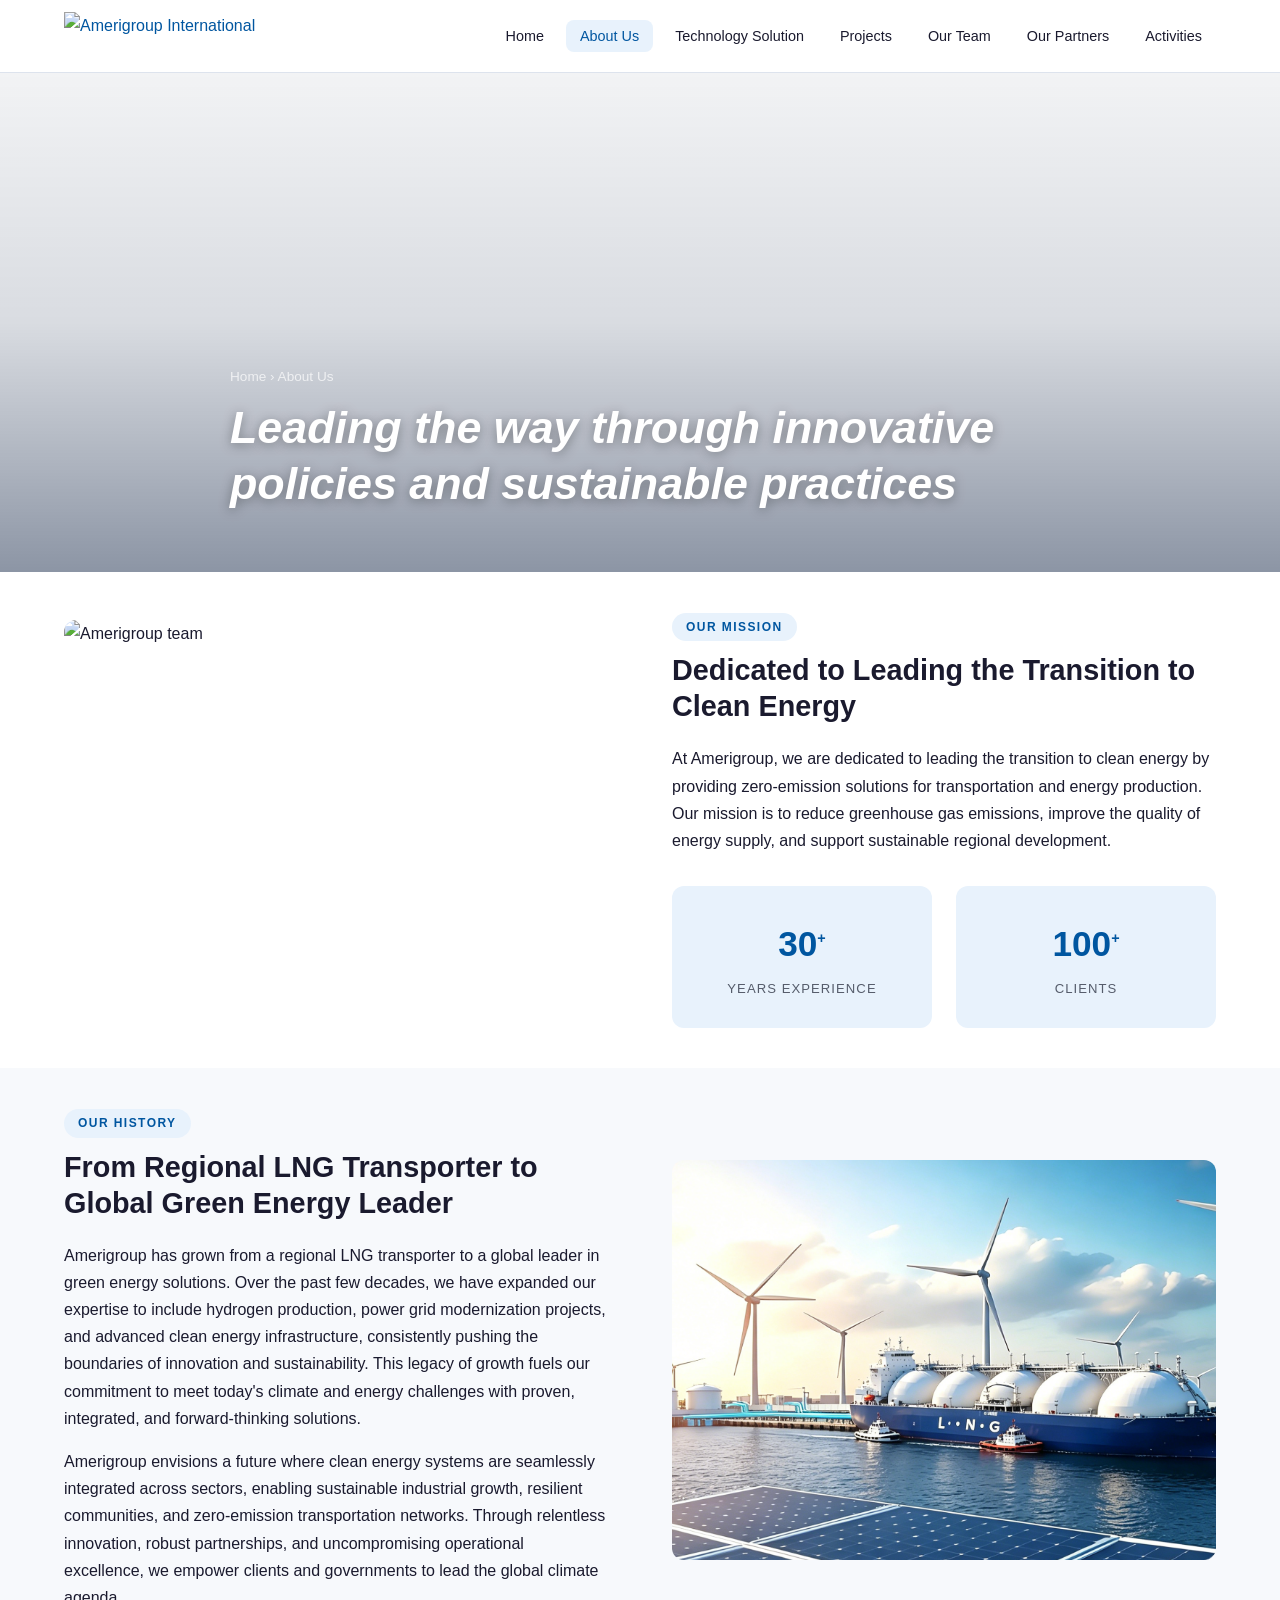
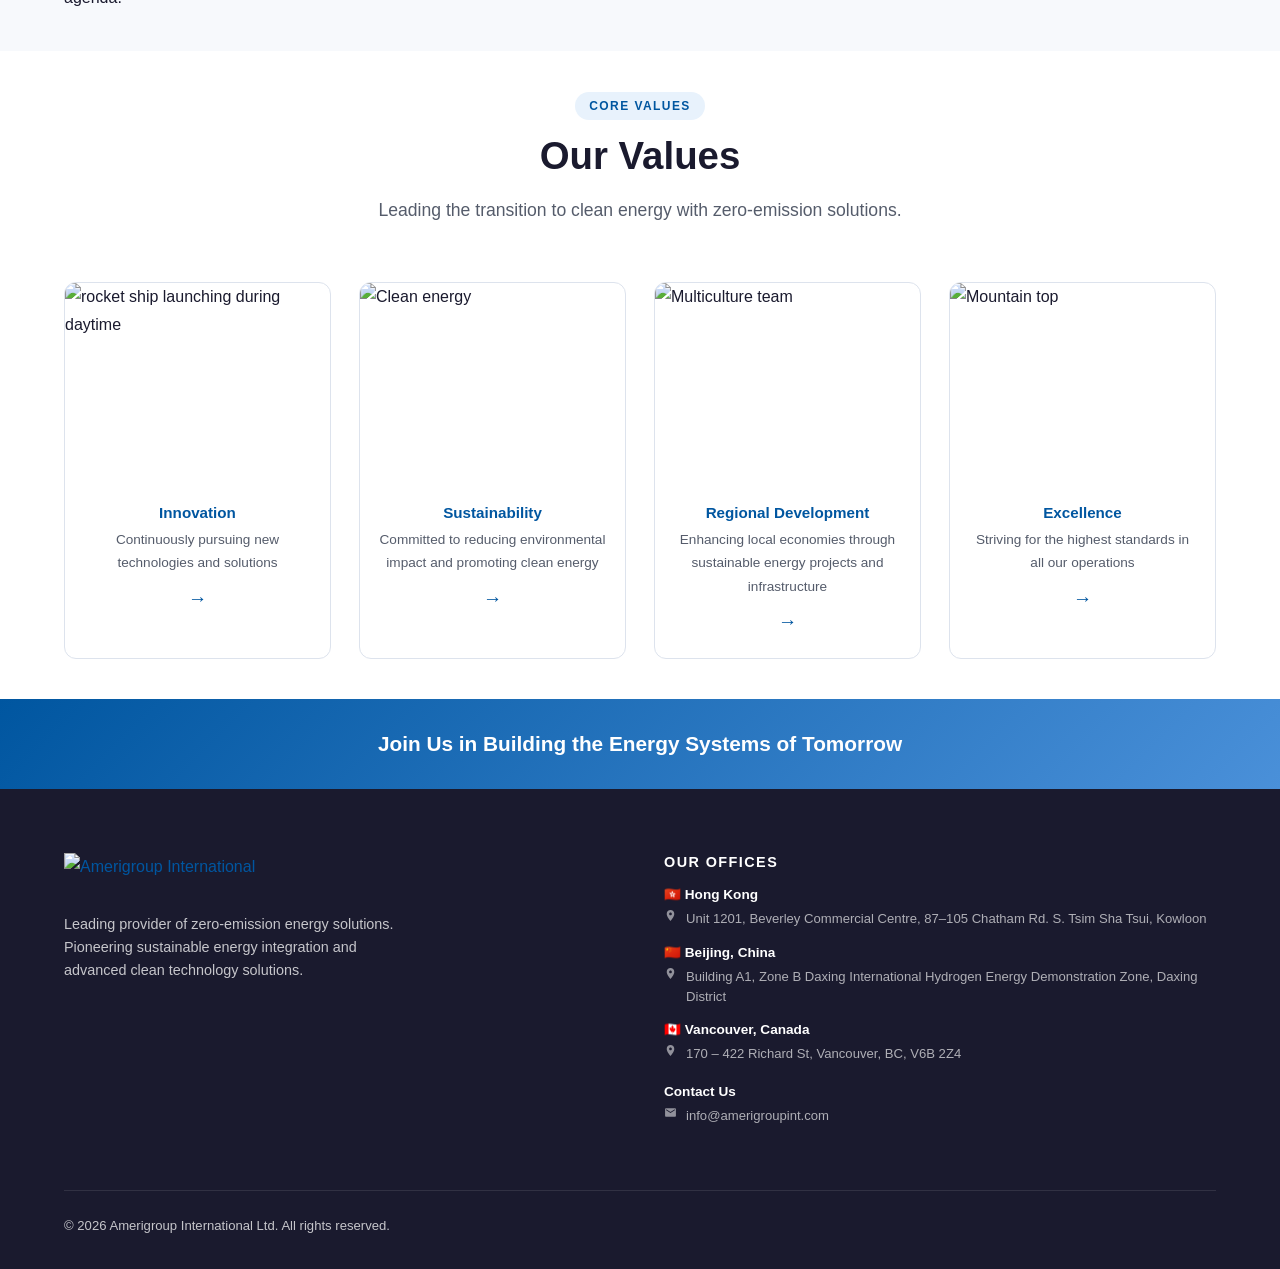
==== about-us.html @ e0f7ec45 "Replace 4K UHD hero videos with 1080p HD on all pages Removes unreliable <source media> approach and" ====
<!DOCTYPE html>
<html lang="en">
<head>
    <meta charset="UTF-8">
    <meta name="viewport" content="width=device-width, initial-scale=1">
    <title>About Us — Amerigroup International</title>
    <link rel="stylesheet" href="style.css">
</head>
<body>

<header id="site-header" role="banner">
    <div class="container">
        <div class="header-inner">
            <a href="index.html" class="site-logo" aria-label="Amerigroup International">
                <img src="https://assets.zyrosite.com/cdn-cgi/image/format=auto,w=768,fit=crop,q=95/ALpeJ1OkE5HqbP9Z/ag-blue-mxB4r60XMEiBQ2EG.jpg" alt="Amerigroup International" height="48">
            </a>
            <nav class="primary-nav" id="primary-nav" role="navigation" aria-label="Primary Menu">
                <ul>
                    <li><a href="index.html">Home</a></li>
                    <li class="current-menu-item"><a href="about-us.html">About Us</a></li>
                    <li><a href="technology-solution.html">Technology Solution</a></li>
                    <li><a href="projects.html">Projects</a></li>
                    <li><a href="our-team.html">Our Team</a></li>
                    <li><a href="our-partners.html">Our Partners</a></li>
                    <li><a href="activities.html">Activities</a></li>

                    
                </ul>
            </nav>
            <button class="nav-toggle" id="nav-toggle" aria-controls="primary-nav" aria-expanded="false" aria-label="Toggle navigation">
                <span></span><span></span><span></span>
            </button>
        </div>
    </div>
</header>

<!-- HERO VIDEO -->
<section class="page-hero">
    <div class="page-hero-video">
        <div class="page-hero-fallback" style="background-image:url('https://images.pexels.com/videos/5756264/australia-beach-broken-head-coast-5756264.jpeg?auto=compress&cs=tinysrgb&fit=crop&h=1200&w=1920');"></div>
        <video autoplay muted loop playsinline
               poster="https://images.pexels.com/videos/5756264/australia-beach-broken-head-coast-5756264.jpeg?auto=compress&cs=tinysrgb&fit=crop&h=1200&w=1920">
            <source src="https://videos.pexels.com/video-files/5756264/5756264-hd_1920_1080_30fps.mp4" type="video/mp4">
        </video>
    </div>
    <div class="page-hero-overlay"></div>
    <div class="container">
        <div class="page-hero-content">
            <p class="breadcrumb"><a href="index.html">Home</a> &rsaquo; About Us</p>
            <h1><strong>Leading the way through innovative policies and sustainable practices</strong></h1>
        </div>
    </div>
</section>

<!-- LOGO STRIP -->

<!-- MISSION -->
<section class="section" style="padding:40px 0;">
    <div class="container">
        <div class="about-split">
            <div class="about-split-img">
                <img src="https://assets.zyrosite.com/cdn-cgi/image/format=auto,w=768,h=538,fit=crop/ALpeJ1OkE5HqbP9Z/multiculture-2-AQEpwgjRPZUvv6Gk.jpg"
                     alt="Amerigroup team" loading="lazy">
            </div>
            <div class="about-split-body">
                <span class="section-label">Our Mission</span>
                <h2>Dedicated to Leading the Transition to Clean Energy</h2>
                <p>At Amerigroup, we are dedicated to leading the transition to clean energy by providing zero-emission solutions for transportation and energy production. Our mission is to reduce greenhouse gas emissions, improve the quality of energy supply, and support sustainable regional development.</p>
                <div style="display:grid;grid-template-columns:1fr 1fr;gap:24px;margin-top:32px;">
                    <div style="text-align:center;background:var(--ag-blue-light);padding:28px 20px;border-radius:12px;">
                        <div style="font-size:2.2rem;font-weight:800;color:var(--ag-blue);">30<sup style="font-size:.9rem;">+</sup></div>
                        <div style="font-size:.82rem;color:var(--ag-muted);text-transform:uppercase;letter-spacing:.08em;margin-top:4px;">Years Experience</div>
                    </div>
                    <div style="text-align:center;background:var(--ag-blue-light);padding:28px 20px;border-radius:12px;">
                        <div style="font-size:2.2rem;font-weight:800;color:var(--ag-blue);">100<sup style="font-size:.9rem;">+</sup></div>
                        <div style="font-size:.82rem;color:var(--ag-muted);text-transform:uppercase;letter-spacing:.08em;margin-top:4px;">Clients</div>
                    </div>
                </div>
            </div>
        </div>
    </div>
</section>

<!-- HISTORY -->
<section class="section section-alt" style="padding:40px 0;">
    <div class="container">
        <div class="about-split about-split-history">
            <div class="about-split-body">
                <span class="section-label">Our History</span>
                <h2>From Regional LNG Transporter to Global Green Energy Leader</h2>
                <p>Amerigroup has grown from a regional LNG transporter to a global leader in green energy solutions. Over the past few decades, we have expanded our expertise to include hydrogen production, power grid modernization projects, and advanced clean energy infrastructure, consistently pushing the boundaries of innovation and sustainability. This legacy of growth fuels our commitment to meet today's climate and energy challenges with proven, integrated, and forward-thinking solutions.</p>
                <p style="margin-top:16px;">Amerigroup envisions a future where clean energy systems are seamlessly integrated across sectors, enabling sustainable industrial growth, resilient communities, and zero-emission transportation networks. Through relentless innovation, robust partnerships, and uncompromising operational excellence, we empower clients and governments to lead the global climate agenda.</p>
            </div>
            <div class="about-split-img">
                <img src="Website%20Photos/LNG%20Vessel%20Photos/LNG%20solar%20wind.png"
                     alt="LNG Solar Wind" loading="lazy">
            </div>
        </div>
    </div>
</section>

<!-- VALUES -->
<section class="section" style="padding:40px 0;">
    <div class="container">
        <div class="text-center" style="margin-bottom:56px;">
            <span class="section-label">Core Values</span>
            <h2 class="section-title">Our Values</h2>
            <p class="section-lead">Leading the transition to clean energy with zero-emission solutions.</p>
        </div>
        <div class="values-grid">
            <div class="value-card-photo">
                <div class="value-card-photo-img">
                    <img src="https://images.unsplash.com/photo-1541185933-ef5d8ed016c2?auto=format&fit=crop&w=503&h=360" alt="rocket ship launching during daytime" loading="lazy">
                </div>
                <div class="value-card-photo-body">
                    <h3>Innovation</h3>
                    <p>Continuously pursuing new technologies and solutions</p>
                    <div style="font-size:1.2rem;margin-top:8px;color:var(--ag-blue);">→</div>
                </div>
            </div>
            <div class="value-card-photo">
                <div class="value-card-photo-img">
                    <img src="https://assets.zyrosite.com/cdn-cgi/image/format=auto,w=768,h=550,fit=crop/ALpeJ1OkE5HqbP9Z/clean-energy-2-A0xV6DjeVJf1gxyv.jpg" alt="Clean energy" loading="lazy">
                </div>
                <div class="value-card-photo-body">
                    <h3>Sustainability</h3>
                    <p>Committed to reducing environmental impact and promoting clean energy</p>
                    <div style="font-size:1.2rem;margin-top:8px;color:var(--ag-blue);">→</div>
                </div>
            </div>
            <div class="value-card-photo">
                <div class="value-card-photo-img">
                    <img src="https://assets.zyrosite.com/cdn-cgi/image/format=auto,w=768,h=550,fit=crop/ALpeJ1OkE5HqbP9Z/multiculture-A1aJWMl2ROh5WwRb.jpg" alt="Multiculture team" loading="lazy">
                </div>
                <div class="value-card-photo-body">
                    <h3>Regional Development</h3>
                    <p>Enhancing local economies through sustainable energy projects and infrastructure</p>
                    <div style="font-size:1.2rem;margin-top:8px;color:var(--ag-blue);">→</div>
                </div>
            </div>
            <div class="value-card-photo">
                <div class="value-card-photo-img">
                    <img src="https://assets.zyrosite.com/cdn-cgi/image/format=auto,w=768,h=550,fit=crop/ALpeJ1OkE5HqbP9Z/mountain-top-dWxboR07E3HBev7b.jpg" alt="Mountain top" loading="lazy">
                </div>
                <div class="value-card-photo-body">
                    <h3>Excellence</h3>
                    <p>Striving for the highest standards in all our operations</p>
                    <div style="font-size:1.2rem;margin-top:8px;color:var(--ag-blue);">→</div>
                </div>
            </div>
        </div>
    </div>
</section>

<!-- CONTACT CTA -->
<section class="cta-section" id="contact" style="padding:32px 0;">
    <div class="container">
        <h2 style="font-size:1.3rem;margin:0;">Join Us in Building the Energy Systems of Tomorrow</h2>
    </div>
</section>

<footer id="site-footer" role="contentinfo">
    <div class="container">
        <div class="footer-grid">
            <div class="footer-brand">
                <div class="footer-logo">
                    <a href="index.html">
                        <img src="https://assets.zyrosite.com/cdn-cgi/image/format=auto,w=375,h=69,fit=crop/ALpeJ1OkE5HqbP9Z/ag-blue-mxB4r60XMEiBQ2EG.jpg" alt="Amerigroup International" height="44">
                    </a>
                </div>
                <p class="footer-tagline">Leading provider of zero-emission energy solutions.<br>Pioneering sustainable energy integration and<br>advanced clean technology solutions.</p>
            </div>
            <div class="footer-col">
                <h4>Our Offices</h4>
                <div class="footer-office">
                    <h5>🇭🇰 Hong Kong</h5>
                    <p><a href="https://www.google.com/maps/search/?api=1&query=Unit+1201+Beverley+Commercial+Centre+87-105+Chatham+Rd+Tsim+Sha+Tsui+Kowloon+Hong+Kong" target="_blank" rel="noopener" class="footer-map-link"><svg xmlns="http://www.w3.org/2000/svg" width="13" height="13" viewBox="0 0 24 24" fill="currentColor" style="vertical-align:middle;margin-right:5px;flex-shrink:0;opacity:.8;"><path d="M12 2C8.13 2 5 5.13 5 9c0 5.25 7 13 7 13s7-7.75 7-13c0-3.87-3.13-7-7-7zm0 9.5c-1.38 0-2.5-1.12-2.5-2.5s1.12-2.5 2.5-2.5 2.5 1.12 2.5 2.5-1.12 2.5-2.5 2.5z"/></svg>Unit 1201, Beverley Commercial Centre, 87–105 Chatham Rd. S. Tsim Sha Tsui, Kowloon</a></p>
                </div>
                <div class="footer-office">
                    <h5>🇨🇳 Beijing, China</h5>
                    <p><a href="https://www.google.com/maps/search/?api=1&query=Building+A1+Zone+B+Daxing+International+Hydrogen+Energy+Demonstration+Zone+Daxing+District+Beijing+China" target="_blank" rel="noopener" class="footer-map-link"><svg xmlns="http://www.w3.org/2000/svg" width="13" height="13" viewBox="0 0 24 24" fill="currentColor" style="vertical-align:middle;margin-right:5px;flex-shrink:0;opacity:.8;"><path d="M12 2C8.13 2 5 5.13 5 9c0 5.25 7 13 7 13s7-7.75 7-13c0-3.87-3.13-7-7-7zm0 9.5c-1.38 0-2.5-1.12-2.5-2.5s1.12-2.5 2.5-2.5 2.5 1.12 2.5 2.5-1.12 2.5-2.5 2.5z"/></svg>Building A1, Zone B Daxing International Hydrogen Energy Demonstration Zone, Daxing District</a></p>
                </div>
                <div class="footer-office">
                    <h5>🇨🇦 Vancouver, Canada</h5>
                    <p><a href="https://www.google.com/maps/search/?api=1&query=170+422+Richard+St+Vancouver+BC+V6B+2Z4" target="_blank" rel="noopener" class="footer-map-link"><svg xmlns="http://www.w3.org/2000/svg" width="13" height="13" viewBox="0 0 24 24" fill="currentColor" style="vertical-align:middle;margin-right:5px;flex-shrink:0;opacity:.8;"><path d="M12 2C8.13 2 5 5.13 5 9c0 5.25 7 13 7 13s7-7.75 7-13c0-3.87-3.13-7-7-7zm0 9.5c-1.38 0-2.5-1.12-2.5-2.5s1.12-2.5 2.5-2.5 2.5 1.12 2.5 2.5-1.12 2.5-2.5 2.5z"/></svg>170 – 422 Richard St, Vancouver, BC, V6B 2Z4</a></p>
                </div>
                            <div class="footer-office" style="margin-top:20px;">
                    <h5>Contact Us</h5>
                    <p><a href="mailto:info@amerigroupint.com" class="footer-map-link"><svg xmlns="http://www.w3.org/2000/svg" width="13" height="13" viewBox="0 0 24 24" fill="currentColor" style="vertical-align:middle;margin-right:5px;flex-shrink:0;opacity:.8;"><path d="M20 4H4c-1.1 0-2 .9-2 2v12c0 1.1.9 2 2 2h16c1.1 0 2-.9 2-2V6c0-1.1-.9-2-2-2zm0 4l-8 5-8-5V6l8 5 8-5v2z"/></svg>info@amerigroupint.com</a></p>
                </div>
            </div>
        </div>
        <div class="footer-bottom">
            <p>
                &copy; 2026 Amerigroup International Ltd. <span class="footer-rights">All rights reserved.</span>
            </p>
        </div>
    </div>
</footer>

<script src="main.js"></script>
</body>
</html>
---- style.css ----
/*
Theme Name:   Amerigroup International
Theme URI:    https://www.amerigroupint.net
Author:       Amerigroup International
Author URI:   https://www.amerigroupint.net
Description:  Official WordPress theme for Amerigroup International —
              Leading Provider of Zero-Emission Energy Solutions in USA and Mexico.
              All content, copy, imagery, branding, and assets are the exclusive
              intellectual property of Amerigroup International and were sourced
              directly from https://www.amerigroupint.net.
Version:      2.0.0
Requires at least: 6.0
Tested up to: 6.5
Requires PHP: 8.0
License:      Proprietary — All Rights Reserved
License URI:  https://www.amerigroupint.net
Text Domain:  amerigroup
Tags:         clean-energy, corporate, business, custom-menu, custom-logo, featured-images

================================================================================
COPYRIGHT NOTICE
================================================================================
Copyright (c) 2023–2025 Amerigroup International. All rights reserved.

Owner    : Amerigroup International
Website  : https://www.amerigroupint.net
Offices  : Unit 1201, Beverley Commercial Centre, 87-105 Chatham Rd. S.,
           Tsim Sha Tsui, Kowloon, Hong Kong |
           Building A1, Zone B, Daxing International Hydrogen Energy
           Demonstration Zone, Daxing District, Beijing, China |
           170-422 Richard St, Vancouver, BC, V6B 2Z4, Canada

--------------------------------------------------------------------------------
SOURCE ATTRIBUTION
--------------------------------------------------------------------------------
All text content, imagery, branding, logos, team biographies, partner
information, company history, product descriptions, and strategic content
contained in this WordPress theme were sourced exclusively from the original
Amerigroup International website: https://www.amerigroupint.net

This theme was produced by mirroring and converting the above website into a
WordPress-compatible theme structure. No content has been altered, invented,
or fabricated. All proprietary copy, trade names, and visual assets remain
the exclusive intellectual property of Amerigroup International.

--------------------------------------------------------------------------------
LICENSE
--------------------------------------------------------------------------------
PROPRIETARY AND CONFIDENTIAL. This theme and all associated files may only
be installed and operated on Amerigroup International's own WordPress instance.
Redistribution, resale, sublicensing, or use by any third party is strictly
prohibited without express written permission from Amerigroup International.

--------------------------------------------------------------------------------
THIRD-PARTY ASSETS (used under their respective open licenses)
--------------------------------------------------------------------------------
Videos  : Pexels (pexels.com)         — Pexels License (free for commercial use)
Photos  : Unsplash (unsplash.com)     — Unsplash License (free for commercial use)
Fonts   : Inter via Google Fonts      — SIL Open Font License 1.1
Partner & team logos are the registered trademarks of their respective
organisations and are displayed solely to reflect prior professional
associations of Amerigroup International team members.
================================================================================
*/

/* =============================================
   RESET & BASE
   ============================================= */
*, *::before, *::after { box-sizing: border-box; margin: 0; padding: 0; }

:root {
  --ag-blue:       #0056A0;
  --ag-blue-dark:  #003d73;
  --ag-blue-light: #e8f2fc;
  --ag-green:      #2ecc71;
  --ag-text:       #1a1a2e;
  --ag-muted:      #555c6b;
  --ag-white:      #ffffff;
  --ag-offwhite:   #f7f9fc;
  --ag-border:     #dde3ed;
  --ag-radius:     8px;
  --ag-shadow:     0 4px 24px rgba(0,0,0,.10);
  --ag-hero-overlay: rgba(0,30,70,.28);
  --ag-font-sans:  'Inter', 'Segoe UI', Arial, sans-serif;
  --ag-max-w:      1200px;
  --ag-transition: .3s ease;
}

html { scroll-behavior: smooth; }

body {
  font-family: var(--ag-font-sans);
  color: var(--ag-text);
  background: var(--ag-white);
  font-size: 16px;
  line-height: 1.7;
}

img { max-width: 100%; height: auto; display: block; }
a  { color: var(--ag-blue); text-decoration: none; transition: color var(--ag-transition); }
a:hover { color: var(--ag-blue-dark); }

h1,h2,h3,h4,h5,h6 {
  font-weight: 700;
  line-height: 1.25;
  color: var(--ag-text);
}

.container {
  max-width: var(--ag-max-w);
  margin: 0 auto;
  padding: 0 24px;
}

/* =============================================
   TYPOGRAPHY UTILITIES
   ============================================= */
.section-label {
  display: inline-block;
  font-size: .75rem;
  font-weight: 700;
  letter-spacing: .12em;
  text-transform: uppercase;
  color: var(--ag-blue);
  background: var(--ag-blue-light);
  padding: 4px 14px;
  border-radius: 20px;
  margin-bottom: 12px;
}
.section-title  { font-size: clamp(1.6rem, 3vw, 2.4rem); margin-bottom: 16px; }
.section-lead   { font-size: 1.1rem; color: var(--ag-muted); max-width: 680px; }
.text-center    { text-align: center; }
.text-center .section-lead { margin: 0 auto; }

/* =============================================
   HEADER / NAV
   ============================================= */
#site-header {
  position: fixed;
  top: 0; left: 0; right: 0;
  z-index: 1000;
  background: rgba(255,255,255,.97);
  backdrop-filter: blur(8px);
  border-bottom: 1px solid var(--ag-border);
  transition: box-shadow var(--ag-transition);
}
#site-header.scrolled { box-shadow: var(--ag-shadow); }

.header-inner {
  display: flex;
  align-items: center;
  justify-content: space-between;
  height: 72px;
}

.site-logo img { height: 48px; width: auto; }

.primary-nav ul {
  display: flex;
  gap: 8px;
  list-style: none;
}

.primary-nav a {
  font-size: .9rem;
  font-weight: 500;
  color: var(--ag-text);
  padding: 8px 14px;
  border-radius: var(--ag-radius);
  transition: background var(--ag-transition), color var(--ag-transition);
}
.primary-nav a:hover,
.primary-nav .current-menu-item > a {
  background: var(--ag-blue-light);
  color: var(--ag-blue);
}

.nav-toggle {
  display: none;
  background: none;
  border: none;
  cursor: pointer;
  padding: 8px;
}
.nav-toggle span {
  display: block; width: 24px; height: 2px;
  background: var(--ag-text);
  margin: 5px 0;
  transition: all var(--ag-transition);
}

/* =============================================
   HERO / VIDEO BANNER
   ============================================= */
.hero {
  position: relative;
  min-height: 100vh;
  display: flex;
  align-items: center;
  overflow: hidden;
}
.hero-video-wrap {
  position: absolute;
  inset: 0;
  z-index: 0;
}
.hero-video-wrap video,
.hero-video-wrap .hero-fallback {
  width: 100%; height: 100%;
  object-fit: cover;
  transform: translateZ(0);
  -webkit-transform: translateZ(0);
  backface-visibility: hidden;
  -webkit-backface-visibility: hidden;
  will-change: transform;
}
.hero-overlay {
  position: absolute;
  inset: 0;
  background: var(--ag-hero-overlay);
  z-index: 1;
}
.hero-content {
  position: relative;
  z-index: 2;
  color: var(--ag-white);
  max-width: 820px;
  padding-top: 80px;
}
.hero-tag {
  display: inline-block;
  font-size: .78rem;
  font-weight: 700;
  letter-spacing: .15em;
  text-transform: uppercase;
  color: var(--ag-green);
  margin-bottom: 18px;
}
.hero-content h1 {
  font-size: clamp(2rem, 5vw, 3.4rem);
  color: var(--ag-white);
  margin-bottom: 22px;
  font-style: italic;
}
.hero-content p {
  font-size: 1.1rem;
  opacity: .88;
  margin-bottom: 36px;
  max-width: 640px;
}
.btn {
  display: inline-flex;
  align-items: center;
  gap: 8px;
  padding: 14px 28px;
  border-radius: var(--ag-radius);
  font-weight: 600;
  font-size: .95rem;
  cursor: pointer;
  transition: all var(--ag-transition);
  border: 2px solid transparent;
}
.btn-primary {
  background: var(--ag-blue);
  color: var(--ag-white);
  border-color: var(--ag-blue);
}
.btn-primary:hover {
  background: var(--ag-blue-dark);
  border-color: var(--ag-blue-dark);
  color: var(--ag-white);
}
.btn-outline {
  background: transparent;
  color: var(--ag-white);
  border-color: rgba(255,255,255,.6);
}
.btn-outline:hover {
  background: rgba(255,255,255,.12);
  border-color: var(--ag-white);
  color: var(--ag-white);
}
.btn-group { display: flex; flex-wrap: wrap; gap: 14px; }

/* =============================================
   PAGE HERO (inner pages) — video background
   ============================================= */
.page-hero {
  position: relative;
  height: 500px;
  display: flex;
  align-items: flex-end;
  overflow: hidden;
  margin-top: 72px;
}

/* Video layer */
.page-hero-video {
  position: absolute;
  inset: 0;
  z-index: 0;
}
.page-hero-video video {
  width: 100%;
  height: 100%;
  object-fit: cover;
  display: block;
  transform: translateZ(0);
  -webkit-transform: translateZ(0);
  backface-visibility: hidden;
  -webkit-backface-visibility: hidden;
  will-change: transform;
}

/* Fallback image when video not loaded */
.page-hero-video .page-hero-fallback {
  position: absolute;
  inset: 0;
  background-size: cover;
  background-position: center;
  z-index: -1;
}

/* Dark gradient overlay */
.page-hero-overlay {
  position: absolute;
  inset: 0;
  background: linear-gradient(
    to top,
    rgba(0, 20, 55, 0.45) 0%,
    rgba(0, 20, 55, 0.15) 50%,
    rgba(0, 20, 55, 0.05) 100%
  );
  z-index: 1;
}

.page-hero-content {
  position: relative;
  z-index: 2;
  color: var(--ag-white);
  padding-bottom: 60px;
  max-width: 820px;
}
.page-hero-content h1 {
  font-size: clamp(1.8rem, 4vw, 2.8rem);
  color: var(--ag-white);
  font-style: italic;
  line-height: 1.25;
  text-shadow: 0 2px 12px rgba(0,0,0,.35);
}
.page-hero-content .page-hero-sub {
  font-size: 1.05rem;
  opacity: .88;
  margin-top: 12px;
  text-shadow: 0 1px 6px rgba(0,0,0,.3);
}
.breadcrumb { font-size: .85rem; opacity: .7; margin-bottom: 12px; }
.breadcrumb a { color: var(--ag-white); }
.breadcrumb a:hover { opacity: 1; }

@media (max-width: 768px) {
  .page-hero { height: 360px; }
  .page-hero-content { padding-bottom: 40px; }
}

/* =============================================
   SECTIONS
   ============================================= */
.section { padding: 96px 0; }
.section-sm { padding: 64px 0; }
.section-alt { background: var(--ag-offwhite); }

/* =============================================
   STATS BAR
   ============================================= */
.stats-bar {
  background: var(--ag-blue);
  color: var(--ag-white);
  padding: 40px 0;
}
.stats-grid {
  display: grid;
  grid-template-columns: repeat(auto-fit, minmax(180px, 1fr));
  gap: 24px;
  text-align: center;
}
.stat-number {
  font-size: 2.6rem;
  font-weight: 800;
  line-height: 1;
  margin-bottom: 6px;
}
.stat-label { font-size: .9rem; opacity: .8; text-transform: uppercase; letter-spacing: .08em; }

/* =============================================
   SERVICES GRID
   ============================================= */
.services-grid {
  display: grid;
  grid-template-columns: repeat(auto-fit, minmax(260px, 1fr));
  gap: 28px;
}
.service-card {
  background: var(--ag-white);
  border: 1px solid var(--ag-border);
  border-radius: 12px;
  padding: 32px 28px;
  transition: box-shadow var(--ag-transition), transform var(--ag-transition);
}
.service-card:hover {
  box-shadow: var(--ag-shadow);
  transform: translateY(-4px);
}
.service-icon {
  width: 52px; height: 52px;
  border-radius: 12px;
  background: var(--ag-blue-light);
  display: flex; align-items: center; justify-content: center;
  margin-bottom: 18px;
  font-size: 1.4rem;
}
.service-card h3 { font-size: 1rem; margin-bottom: 10px; }
.service-card p  { font-size: .9rem; color: var(--ag-muted); }

/* =============================================
   TECH SOLUTION LAYOUT
   ============================================= */
.tech-item {
  display: grid;
  grid-template-columns: 1fr 1fr;
  gap: 56px;
  align-items: center;
  padding: 64px 0;
  border-bottom: 1px solid var(--ag-border);
}
.tech-item:last-child { border-bottom: none; }
.tech-item.reverse { direction: rtl; }
.tech-item.reverse > * { direction: ltr; }
.tech-item-img { border-radius: 12px; overflow: hidden; }
.tech-item-img img,
.tech-item-img video { width: 100%; height: 340px; object-fit: cover; display: block; }
.tech-item-body h2 { font-size: 1.5rem; margin-bottom: 16px; color: var(--ag-blue); }
.tech-item-body p  { color: var(--ag-muted); }
.ts-section { background: #edf2fc; padding: 40px 0; }
.ts-row {
  display: grid;
  grid-template-columns: 1fr 1fr;
  gap: 40px;
  background: #e8eef8;
  padding: 28px 32px;
  margin-bottom: 14px;
  border-radius: 8px;
  align-items: start;
}
.ts-img img { width: 100%; height: 400px; object-fit: cover; border-radius: 6px; display: block; }
.ts-zoom { border-radius: 6px; position: relative; z-index: 1; transition: box-shadow .25s ease, transform .25s ease; }
.ts-zoom:hover { box-shadow: 0 8px 32px rgba(0,0,0,.18); transform: scale(1.5); z-index: 10; }
.ts-body h3 { font-weight: 700; font-size: 1rem; margin: 0 0 8px; color: var(--ag-text); }
.ts-body h3 ~ h3 { margin-top: 20px; }
.ts-body p { font-size: 1rem; color: var(--ag-muted); line-height: 1.7; margin: 0; }
@media (max-width: 1024px) { .ts-row { grid-template-columns: 1fr; } }
@media (max-width: 768px) { .ts-row { padding: 24px 0; } }

/* =============================================
   PROJECTS
   ============================================= */
.projects-grid {
  display: grid;
  grid-template-columns: repeat(auto-fit, minmax(320px, 1fr));
  gap: 32px;
}
.project-card {
  border-radius: 12px;
  overflow: hidden;
  border: 1px solid var(--ag-border);
  background: var(--ag-white);
  transition: box-shadow var(--ag-transition);
}
.project-card:hover { box-shadow: var(--ag-shadow); }
.project-card-img { height: 220px; overflow: hidden; }
.project-card-img img { width: 100%; height: 100%; object-fit: cover; transition: transform .5s ease; }
.project-card:hover .project-card-img img { transform: scale(1.04); }
.project-card-body { padding: 28px; }
.project-tag {
  font-size: .75rem; font-weight: 700;
  color: var(--ag-blue); text-transform: uppercase;
  letter-spacing: .1em; margin-bottom: 10px;
}
.project-card-body h3 { font-size: 1.15rem; margin-bottom: 12px; }
.project-card-body p  { font-size: .9rem; color: var(--ag-muted); }

/* =============================================
   TEAM
   ============================================= */
.team-grid {
  display: grid;
  grid-template-columns: repeat(auto-fill, minmax(260px, 1fr));
  gap: 32px;
}
.team-card {
  background: var(--ag-white);
  border: 1px solid var(--ag-border);
  border-radius: 12px;
  overflow: hidden;
  text-align: center;
  transition: box-shadow var(--ag-transition);
}
.team-card:hover { box-shadow: var(--ag-shadow); }
.team-card-photo { height: 260px; overflow: hidden; }
.team-card-photo img { width: 100%; height: 100%; object-fit: cover; object-position: top; }
.team-card-body { padding: 24px 20px; }
.team-card-body h3 { font-size: 1rem; margin-bottom: 4px; }
.team-title { font-size: .82rem; color: var(--ag-blue); font-weight: 600; margin-bottom: 12px; }
.team-card-body p { font-size: .85rem; color: var(--ag-muted); line-height: 1.6; }

/* =============================================
   PARTNERS
   ============================================= */
.partners-intro { margin-bottom: 48px; }
.partners-grid {
  display: grid;
  grid-template-columns: repeat(auto-fill, minmax(160px, 1fr));
  gap: 20px;
}
.partner-logo {
  background: var(--ag-white);
  border: 1px solid var(--ag-border);
  border-radius: 8px;
  padding: 20px 16px;
  display: flex;
  align-items: center;
  justify-content: center;
  min-height: 90px;
  transition: box-shadow var(--ag-transition), transform .25s ease;
  position: relative;
  z-index: 1;
}
.partner-logo:hover { box-shadow: 0 8px 32px rgba(0,0,0,.18); transform: scale(1.5); z-index: 10; }
.partner-logo img { max-height: 50px; width: auto; object-fit: contain; filter: grayscale(60%); transition: filter var(--ag-transition); }
.partner-logo:hover img { filter: grayscale(0%); }
.partners-disclaimer { margin-top: 40px; font-size: .85rem; color: var(--ag-muted); font-style: italic; }

/* =============================================
   VALUES GRID (About page)
   ============================================= */
.values-grid {
  display: grid;
  grid-template-columns: repeat(auto-fit, minmax(220px, 1fr));
  gap: 28px;
}
.value-card {
  background: var(--ag-white);
  border: 1px solid var(--ag-border);
  border-radius: 12px;
  padding: 32px 24px;
  text-align: center;
  transition: box-shadow var(--ag-transition);
}
.value-card:hover { box-shadow: var(--ag-shadow); }
.value-icon { font-size: 2rem; margin-bottom: 16px; }
.value-card h3 { font-size: 1rem; color: var(--ag-blue); margin-bottom: 10px; }
.value-card p  { font-size: .88rem; color: var(--ag-muted); }

/* =============================================
   ABOUT TWO-COLUMN SECTIONS
   ============================================= */
.about-split {
  display: grid;
  grid-template-columns: 1fr 1fr;
  gap: 64px;
  align-items: center;
}
.about-split-img { border-radius: 12px; overflow: hidden; }
.about-split-img img { width: 100%; height: 400px; object-fit: cover; }
.about-split-body h2 { font-size: 1.8rem; margin-bottom: 20px; }

/* =============================================
   STRATEGY LIST
   ============================================= */
.strategy-list {
  list-style: none;
  display: flex;
  flex-direction: column;
  gap: 16px;
}
.strategy-list li {
  display: flex;
  gap: 16px;
  align-items: flex-start;
  background: var(--ag-offwhite);
  padding: 18px 20px;
  border-radius: var(--ag-radius);
  border-left: 4px solid var(--ag-blue);
}
.strategy-list li::before {
  content: '→';
  color: var(--ag-blue);
  font-weight: 700;
  flex-shrink: 0;
  margin-top: 2px;
}

/* =============================================
   CONTACT FORM CTA
   ============================================= */
.cta-section {
  background: linear-gradient(135deg, var(--ag-blue) 0%, #4a90d9 100%);
  color: var(--ag-white);
  padding: 96px 0;
  text-align: center;
}
.cta-section h2 { color: var(--ag-white); margin-bottom: 12px; font-size: clamp(1.6rem, 3vw, 2.2rem); }
.cta-section p  { opacity: .85; max-width: 560px; margin: 0 auto 36px; }
.contact-form   { max-width: 560px; margin: 0 auto; display: flex; flex-direction: column; gap: 16px; }
.contact-form input,
.contact-form textarea {
  padding: 14px 18px;
  border-radius: var(--ag-radius);
  border: 1px solid rgba(255,255,255,.25);
  background: rgba(255,255,255,.10);
  color: var(--ag-white);
  font-size: .95rem;
  font-family: var(--ag-font-sans);
  outline: none;
  transition: border-color var(--ag-transition);
}
.contact-form input::placeholder,
.contact-form textarea::placeholder { color: rgba(255,255,255,.55); }
.contact-form input:focus,
.contact-form textarea:focus { border-color: rgba(255,255,255,.7); }
.contact-form textarea { min-height: 120px; resize: vertical; }
.contact-form .btn-submit {
  padding: 14px;
  background: var(--ag-white);
  color: var(--ag-blue-dark);
  border: none;
  border-radius: var(--ag-radius);
  font-weight: 700;
  font-size: 1rem;
  cursor: pointer;
  transition: background var(--ag-transition), color var(--ag-transition);
}
.contact-form .btn-submit:hover { background: var(--ag-green); color: var(--ag-white); }
.contact-form label { font-size: .85rem; color: rgba(255,255,255,.7); margin-bottom: -8px; }

/* =============================================
   FOOTER
   ============================================= */
#site-footer {
  background: var(--ag-text);
  color: rgba(255,255,255,.75);
  padding: 64px 0 32px;
}
.footer-grid {
  display: grid;
  grid-template-columns: 1fr 1fr;
  gap: 48px;
  margin-bottom: 48px;
}
.footer-logo { margin-bottom: 16px; }
.footer-logo img { height: 44px; display: block; }
.footer-tagline { font-size: .9rem; line-height: 1.6; }
.footer-col h4 {
  color: var(--ag-white);
  font-size: .9rem;
  text-transform: uppercase;
  letter-spacing: .1em;
  margin-bottom: 16px;
}
.footer-col ul { list-style: none; }
.footer-col ul li { margin-bottom: 10px; }
.footer-col ul a { color: rgba(255,255,255,.65); font-size: .88rem; }
.footer-col ul a:hover { color: var(--ag-white); }
.footer-office { margin-bottom: 16px; }
.footer-office h5 { color: var(--ag-white); font-size: .85rem; font-weight: 600; margin-bottom: 4px; }
.footer-office p { font-size: .82rem; line-height: 1.5; }
.footer-map-link { color: rgba(255,255,255,.65); text-decoration: none; display: inline-flex; align-items: flex-start; gap: 4px; transition: color .2s; }
.footer-map-link:hover { color: var(--ag-white); }
.footer-bottom {
  border-top: 1px solid rgba(255,255,255,.1);
  padding-top: 24px;
  display: flex;
  justify-content: space-between;
  align-items: center;
  font-size: .82rem;
  flex-wrap: wrap;
  gap: 12px;
}

/* =============================================
   RESPONSIVE
   ============================================= */
@media (max-width: 1024px) {
  .tech-item { grid-template-columns: 1fr; gap: 32px; }
  .tech-item.reverse { direction: ltr; }
  .about-split { grid-template-columns: 1fr; gap: 40px; }
  .about-split-history .about-split-img { order: -1; }
  .footer-grid { grid-template-columns: 1fr 1fr; }
}

@media (max-width: 768px) {
  .section { padding: 64px 0; }
  .nav-toggle { display: block; }
  .primary-nav {
    display: none;
    position: absolute;
    top: 72px; left: 0; right: 0;
    background: var(--ag-white);
    border-bottom: 1px solid var(--ag-border);
    padding: 16px 24px 24px;
    box-shadow: var(--ag-shadow);
  }
  .primary-nav.open { display: block; }
  .primary-nav ul { flex-direction: column; gap: 4px; }
  .primary-nav a { display: block; }
  .footer-grid { grid-template-columns: 1fr; }
  .footer-bottom { justify-content: center; text-align: center; }
  .page-hero { height: 300px; }
  .page-hero-content h1 { font-size: 1.3rem; }
  .team-grid { grid-template-columns: repeat(auto-fill, minmax(220px, 1fr)); }
  .about-split-img img { height: 200px; }
  .ts-img img { height: 200px; }
  .team-intro-grid { grid-template-columns: 1fr !important; gap: 16px !important; }
  .team-card-photo { display: flex; align-items: center; justify-content: center; height: 200px; }
  .team-card-photo img { width: 180px !important; height: 180px !important; object-fit: cover; object-position: top; border-radius: 50%; }
  .team-grid { gap: 16px; }
  .team-card-body { padding: 14px 16px; }
  .footer-rights { display: block; }
}

/* =============================================
   MID-PAGE VIDEO SECTION (Home page, second video)
   ============================================= */
.mid-video-section {
  position: relative;
  height: 480px;
  overflow: hidden;
  display: flex;
  align-items: center;
  justify-content: center;
}
.mid-video-section video {
  position: absolute;
  inset: 0;
  width: 100%;
  height: 100%;
  object-fit: cover;
  transform: translateZ(0);
  -webkit-transform: translateZ(0);
  backface-visibility: hidden;
  -webkit-backface-visibility: hidden;
  will-change: transform;
}
.mid-video-section .mid-video-overlay {
  position: absolute;
  inset: 0;
  background: rgba(0,25,60,.55);
  z-index: 1;
}
.mid-video-section .mid-video-content {
  position: relative;
  z-index: 2;
  text-align: center;
  color: #fff;
  padding: 0 24px;
  max-width: 760px;
}
.mid-video-section .mid-video-content h2 {
  font-size: clamp(1.6rem, 3vw, 2.4rem);
  color: #fff;
  font-style: italic;
  margin-bottom: 14px;
}
.mid-video-section .mid-video-content p {
  font-size: 1.05rem;
  opacity: .88;
}

/* =============================================
   UNSPLASH BANNER (Home page, before CTA)
   ============================================= */
.unsplash-banner {
  position: relative;
  min-height: 380px;
  display: flex;
  align-items: center;
  overflow: hidden;
}
.unsplash-banner-bg {
  position: absolute;
  inset: 0;
  background-size: cover;
  background-position: center;
  filter: brightness(.45);
}
.unsplash-banner-content {
  position: relative;
  z-index: 2;
  color: #fff;
  text-align: center;
  max-width: 720px;
  margin: 0 auto;
  padding: 60px 24px;
}
.unsplash-banner-content h2 {
  font-size: clamp(1.6rem, 3.5vw, 2.4rem);
  color: #fff;
  font-style: italic;
  margin-bottom: 12px;
}
.unsplash-banner-content p {
  font-size: 1.05rem;
  opacity: .85;
}

/* =============================================
   VALUE CARDS WITH PHOTO (About page)
   ============================================= */
.value-card-photo {
  background: var(--ag-white);
  border: 1px solid var(--ag-border);
  border-radius: 12px;
  overflow: hidden;
  transition: box-shadow var(--ag-transition);
}
.value-card-photo:hover { box-shadow: var(--ag-shadow); }
.value-card-photo-img {
  height: 200px;
  overflow: hidden;
}
.value-card-photo-img img {
  width: 100%;
  height: 100%;
  object-fit: cover;
  transition: transform .5s ease;
}
.value-card-photo:hover .value-card-photo-img img { transform: scale(1.04); }
.value-card-photo-body {
  padding: 20px 18px;
  text-align: center;
}
.value-card-photo-body h3 {
  font-size: .95rem;
  color: var(--ag-blue);
  margin-bottom: 6px;
}
.value-card-photo-body p {
  font-size: .85rem;
  color: var(--ag-muted);
}

/* =============================================
   TECH GALLERY (Technology Solution page bottom)
   ============================================= */
.tech-gallery {
  display: grid;
  grid-template-columns: repeat(3, 1fr);
  gap: 0;
  margin-top: 64px;
}
.tech-gallery-item {
  position: relative;
  overflow: hidden;
  height: 340px;
}
.tech-gallery-item img {
  width: 100%;
  height: 100%;
  object-fit: cover;
  transition: transform .5s ease;
}
.tech-gallery-item:hover img { transform: scale(1.06); }
.tech-gallery-caption {
  position: absolute;
  inset: 0;
  background: rgba(0,25,60,.5);
  display: flex;
  align-items: flex-end;
  padding: 20px;
  opacity: 0;
  transition: opacity var(--ag-transition);
}
.tech-gallery-item:hover .tech-gallery-caption { opacity: 1; }
.tech-gallery-caption p {
  color: #fff;
  font-size: .9rem;
  font-weight: 500;
}
@media (max-width: 768px) {
  .tech-gallery { grid-template-columns: 1fr; }
  .tech-gallery-item { height: 240px; }
  .mid-video-section { height: 320px; }
  .unsplash-banner { min-height: 280px; }
}

/* =============================================
   ABOUT LOGO STRIP (About page — second logo)
   ============================================= */
.about-logo-strip {
  display: flex;
  justify-content: center;
  padding: 32px 0 0;
}
.about-logo-strip img {
  height: 70px;
  width: auto;
}

/* =============================================
   PAGE 7 — ACTIVITIES & NEWS IN CHINA
   ============================================= */

/* ── Timeline ── */
.ag-timeline {
  position: relative;
  padding: 0 0 0 32px;
}
.ag-timeline::before {
  content: '';
  position: absolute;
  left: 0;
  top: 8px;
  bottom: 0;
  width: 3px;
  background: linear-gradient(to bottom, var(--ag-blue), var(--ag-green));
  border-radius: 3px;
}
.ag-timeline-item {
  position: relative;
  margin-bottom: 48px;
  padding-left: 28px;
}
.ag-timeline-item::before {
  content: '';
  position: absolute;
  left: -38px;
  top: 6px;
  width: 14px;
  height: 14px;
  border-radius: 50%;
  background: var(--ag-blue);
  border: 3px solid var(--ag-white);
  box-shadow: 0 0 0 3px var(--ag-blue);
  z-index: 1;
}
.ag-timeline-item.featured::before {
  background: var(--ag-green);
  box-shadow: 0 0 0 3px var(--ag-green);
  width: 18px;
  height: 18px;
  left: -40px;
  top: 4px;
}
.ag-timeline-date {
  display: inline-flex;
  align-items: center;
  gap: 6px;
  font-size: .75rem;
  font-weight: 700;
  text-transform: uppercase;
  letter-spacing: .1em;
  color: var(--ag-blue);
  background: var(--ag-blue-light);
  padding: 3px 12px;
  border-radius: 20px;
  margin-bottom: 10px;
}
.ag-timeline-item.featured .ag-timeline-date {
  background: #e8faf0;
  color: #1a7a45;
}
.ag-timeline-card {
  background: var(--ag-white);
  border: 1px solid var(--ag-border);
  border-radius: 12px;
  padding: 24px 28px;
  transition: box-shadow var(--ag-transition);
}
.ag-timeline-card:hover { box-shadow: var(--ag-shadow); }
.ag-timeline-card h3 {
  font-size: 1.1rem;
  margin-bottom: 10px;
  color: var(--ag-text);
  line-height: 1.35;
}
.ag-timeline-card p {
  font-size: .9rem;
  color: var(--ag-muted);
  line-height: 1.7;
  margin-bottom: 12px;
}
.ag-timeline-card p:last-child { margin-bottom: 0; }
.ag-timeline-card .ag-source-badge {
  display: inline-flex;
  align-items: center;
  gap: 6px;
  font-size: .75rem;
  font-weight: 600;
  color: var(--ag-muted);
  background: var(--ag-offwhite);
  padding: 4px 10px;
  border-radius: 6px;
  margin-top: 10px;
  text-decoration: none;
  transition: background var(--ag-transition);
}
.ag-timeline-card .ag-source-badge:hover {
  background: var(--ag-blue-light);
  color: var(--ag-blue);
}
.ag-significance {
  display: flex;
  gap: 10px;
  align-items: flex-start;
  margin-top: 14px;
  padding: 14px 16px;
  background: var(--ag-blue-light);
  border-radius: 8px;
  border-left: 3px solid var(--ag-blue);
  font-size: .85rem;
  color: var(--ag-blue-dark);
}
.ag-significance::before { content: '⭐'; flex-shrink: 0; }

/* ── News Grid ── */
.ag-news-grid {
  display: grid;
  grid-template-columns: repeat(auto-fit, minmax(300px, 1fr));
  gap: 28px;
}
.ag-news-card {
  background: var(--ag-white);
  border: 1px solid var(--ag-border);
  border-radius: 12px;
  overflow: hidden;
  transition: box-shadow var(--ag-transition), transform var(--ag-transition);
  display: flex;
  flex-direction: column;
}
.ag-news-card:hover {
  box-shadow: var(--ag-shadow);
  transform: translateY(-3px);
}
.ag-news-card-header {
  padding: 20px 22px 0;
}
.ag-news-tag {
  display: inline-block;
  font-size: .7rem;
  font-weight: 700;
  text-transform: uppercase;
  letter-spacing: .1em;
  padding: 3px 10px;
  border-radius: 20px;
  margin-bottom: 12px;
}
.ag-news-tag.hydrogen  { background:#e8f4fd; color:#0a6ebd; }
.ag-news-tag.digital   { background:#edf7ed; color:#1a7a45; }
.ag-news-tag.government{ background:#fef3e2; color:#a05c0a; }
.ag-news-tag.summit    { background:#f4eafc; color:#6b2fa0; }
.ag-news-tag.partnership { background:#fff0f0; color:#c0392b; }

.ag-news-card h3 {
  font-size: 1rem;
  margin-bottom: 8px;
  line-height: 1.4;
}
.ag-news-card-body {
  padding: 14px 22px 20px;
  flex: 1;
  display: flex;
  flex-direction: column;
}
.ag-news-card-body p {
  font-size: .875rem;
  color: var(--ag-muted);
  line-height: 1.65;
  flex: 1;
}
.ag-news-card-footer {
  padding: 14px 22px;
  border-top: 1px solid var(--ag-border);
  display: flex;
  align-items: center;
  justify-content: space-between;
}
.ag-news-meta {
  font-size: .75rem;
  color: var(--ag-muted);
}
.ag-news-link {
  font-size: .78rem;
  font-weight: 600;
  color: var(--ag-blue);
  display: flex;
  align-items: center;
  gap: 4px;
}
.ag-news-link:hover { color: var(--ag-blue-dark); }

/* ── Impact Stats bar ── */
.ag-impact-bar {
  background: linear-gradient(135deg, #0a3d6b 0%, var(--ag-blue) 100%);
  color: var(--ag-white);
  padding: 52px 0;
}
.ag-impact-grid {
  display: grid;
  grid-template-columns: repeat(auto-fit, minmax(160px, 1fr));
  gap: 32px;
  text-align: center;
}
.ag-impact-num {
  font-size: 2.4rem;
  font-weight: 800;
  line-height: 1;
  margin-bottom: 6px;
}
.ag-impact-label {
  font-size: .8rem;
  opacity: .8;
  text-transform: uppercase;
  letter-spacing: .1em;
}

/* ── Pptx Vastgold integration callout ── */
.ag-vastgold-callout {
  background: var(--ag-offwhite);
  border: 1px solid var(--ag-border);
  border-radius: 12px;
  padding: 28px 32px;
  display: flex;
  gap: 20px;
  align-items: flex-start;
  margin: 32px 0;
}
.ag-vastgold-callout .ag-vg-icon {
  font-size: 2rem;
  flex-shrink: 0;
  margin-top: 2px;
}
.ag-vastgold-callout h4 {
  font-size: 1rem;
  color: var(--ag-blue);
  margin-bottom: 6px;
}
.ag-vastgold-callout p {
  font-size: .875rem;
  color: var(--ag-muted);
  line-height: 1.65;
}

@media (max-width: 768px) {
  .ag-timeline { padding-left: 24px; }
  .ag-timeline-item { padding-left: 20px; }
  .ag-timeline-item::before { left: -30px; }
}
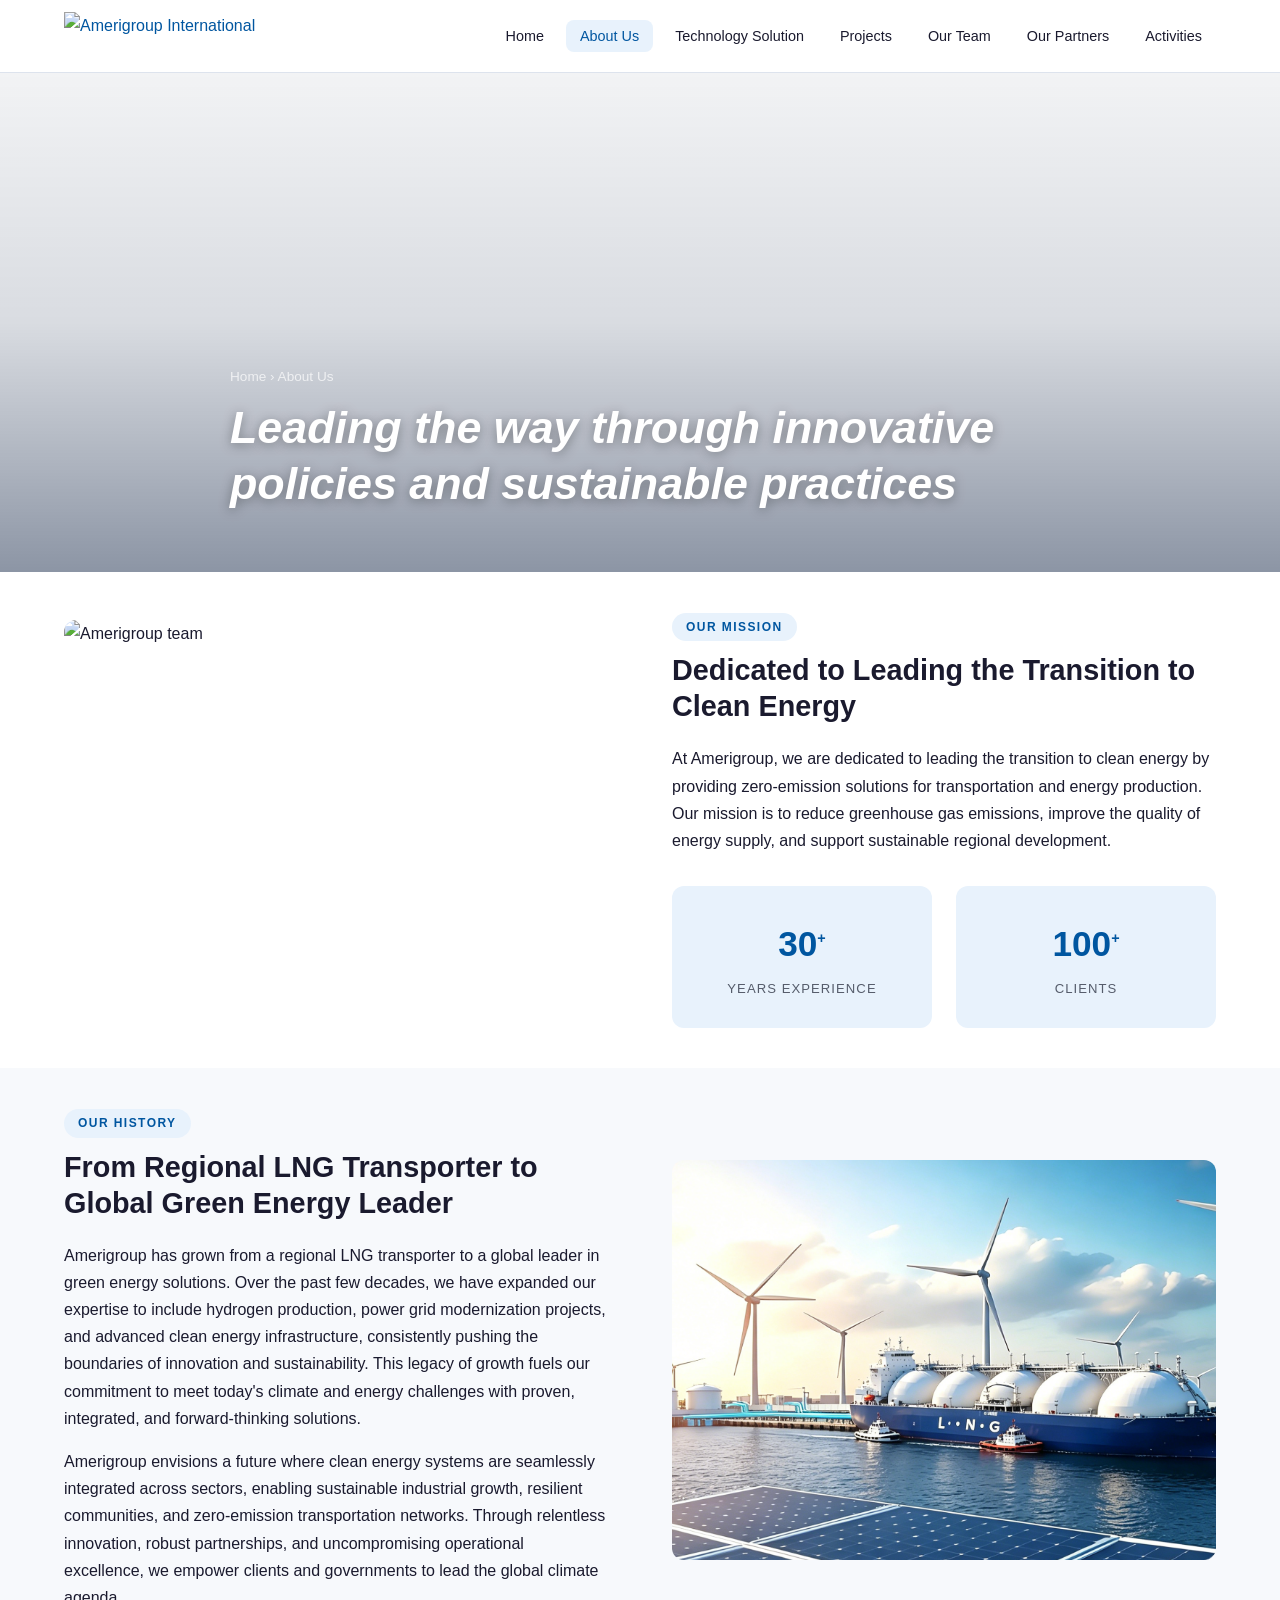
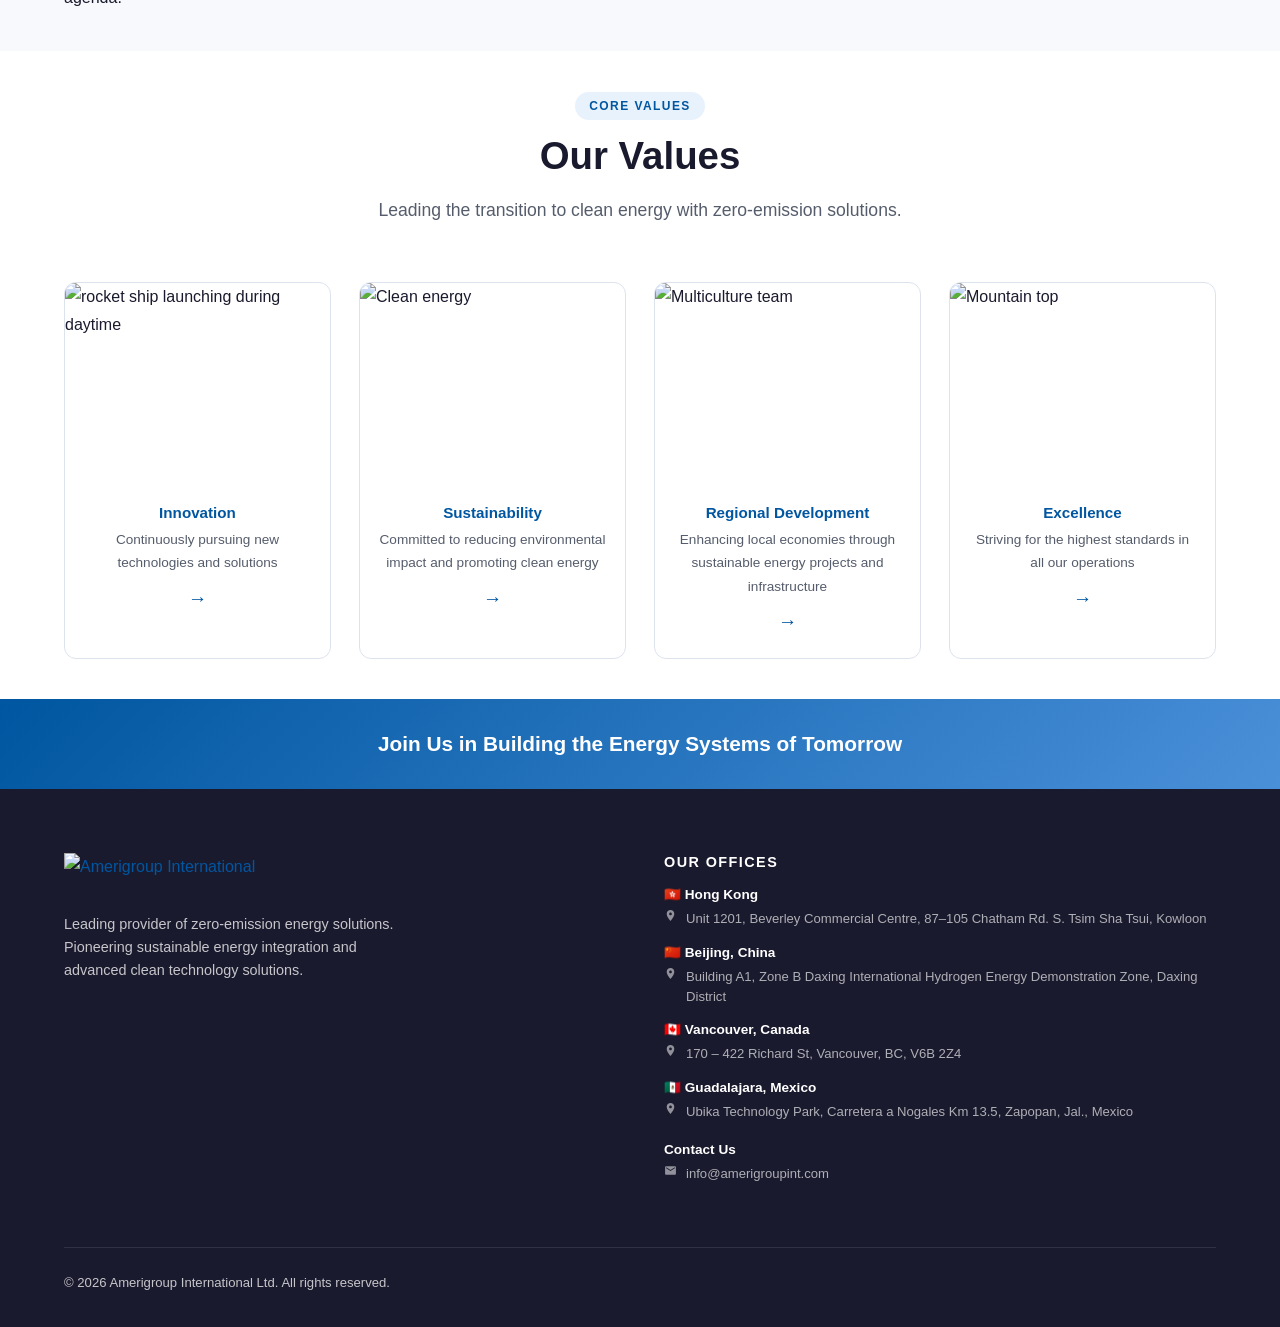
==== commit ad524502: "Add Mexico office to footer on all pages Ubika Technology Park, Carretera a Nogales Km 13.5, Zapopan" ====
--- a/about-us.html
+++ b/about-us.html
@@ -40,7 +40,7 @@
         <div class="page-hero-fallback" style="background-image:url('https://images.pexels.com/videos/5756264/australia-beach-broken-head-coast-5756264.jpeg?auto=compress&cs=tinysrgb&fit=crop&h=1200&w=1920');"></div>
         <video autoplay muted loop playsinline
                poster="https://images.pexels.com/videos/5756264/australia-beach-broken-head-coast-5756264.jpeg?auto=compress&cs=tinysrgb&fit=crop&h=1200&w=1920">
-            <source src="https://videos.pexels.com/video-files/5756264/5756264-hd_1920_1080_30fps.mp4" type="video/mp4">
+            <source src="Videos/hero-about.mp4" type="video/mp4">
         </video>
     </div>
     <div class="page-hero-overlay"></div>
@@ -184,7 +184,11 @@
                     <h5>🇨🇦 Vancouver, Canada</h5>
                     <p><a href="https://www.google.com/maps/search/?api=1&query=170+422+Richard+St+Vancouver+BC+V6B+2Z4" target="_blank" rel="noopener" class="footer-map-link"><svg xmlns="http://www.w3.org/2000/svg" width="13" height="13" viewBox="0 0 24 24" fill="currentColor" style="vertical-align:middle;margin-right:5px;flex-shrink:0;opacity:.8;"><path d="M12 2C8.13 2 5 5.13 5 9c0 5.25 7 13 7 13s7-7.75 7-13c0-3.87-3.13-7-7-7zm0 9.5c-1.38 0-2.5-1.12-2.5-2.5s1.12-2.5 2.5-2.5 2.5 1.12 2.5 2.5-1.12 2.5-2.5 2.5z"/></svg>170 – 422 Richard St, Vancouver, BC, V6B 2Z4</a></p>
                 </div>
-                            <div class="footer-office" style="margin-top:20px;">
+                                                <div class="footer-office">
+                        <h5>🇲🇽 Guadalajara, Mexico</h5>
+                        <p><a href="https://www.google.com/maps/search/?api=1&query=Ubika+Technology+Park+Carretera+a+Nogales+Km+13.5+Zapopan+Jalisco+Mexico" target="_blank" rel="noopener" class="footer-map-link"><svg xmlns="http://www.w3.org/2000/svg" width="13" height="13" viewBox="0 0 24 24" fill="currentColor" style="vertical-align:middle;margin-right:5px;flex-shrink:0;opacity:.8;"><path d="M12 2C8.13 2 5 5.13 5 9c0 5.25 7 13 7 13s7-7.75 7-13c0-3.87-3.13-7-7-7zm0 9.5c-1.38 0-2.5-1.12-2.5-2.5s1.12-2.5 2.5-2.5 2.5 1.12 2.5 2.5-1.12 2.5-2.5 2.5z"/></svg>Ubika Technology Park, Carretera a Nogales Km&nbsp;13.5, Zapopan, Jal., Mexico</a></p>
+                    </div>
+                    <div class="footer-office" style="margin-top:20px;">
                     <h5>Contact Us</h5>
                     <p><a href="mailto:info@amerigroupint.com" class="footer-map-link"><svg xmlns="http://www.w3.org/2000/svg" width="13" height="13" viewBox="0 0 24 24" fill="currentColor" style="vertical-align:middle;margin-right:5px;flex-shrink:0;opacity:.8;"><path d="M20 4H4c-1.1 0-2 .9-2 2v12c0 1.1.9 2 2 2h16c1.1 0 2-.9 2-2V6c0-1.1-.9-2-2-2zm0 4l-8 5-8-5V6l8 5 8-5v2z"/></svg>info@amerigroupint.com</a></p>
                 </div>
--- a/style.css
+++ b/style.css
@@ -726,6 +726,14 @@
   .team-grid { gap: 16px; }
   .team-card-body { padding: 14px 16px; }
   .footer-rights { display: block; }
+  .stats-bar { padding: 20px 0; }
+  .stats-grid { grid-template-columns: 1fr 1fr; gap: 12px; }
+  .service-card { display: grid; grid-template-columns: 44px 1fr; grid-template-rows: auto auto; gap: 8px 16px; padding: 20px 16px; }
+  .service-icon { grid-column: 1; grid-row: 1; margin-bottom: 0; width: 44px; height: 44px; align-self: center; }
+  .service-card h3 { grid-column: 2; grid-row: 1; margin-bottom: 0; align-self: center; }
+  .service-card p { grid-column: 1 / -1; grid-row: 2; }
+  .stat-number { font-size: 1.6rem; }
+  .stat-label { font-size: .75rem; }
 }
 
 /* =============================================
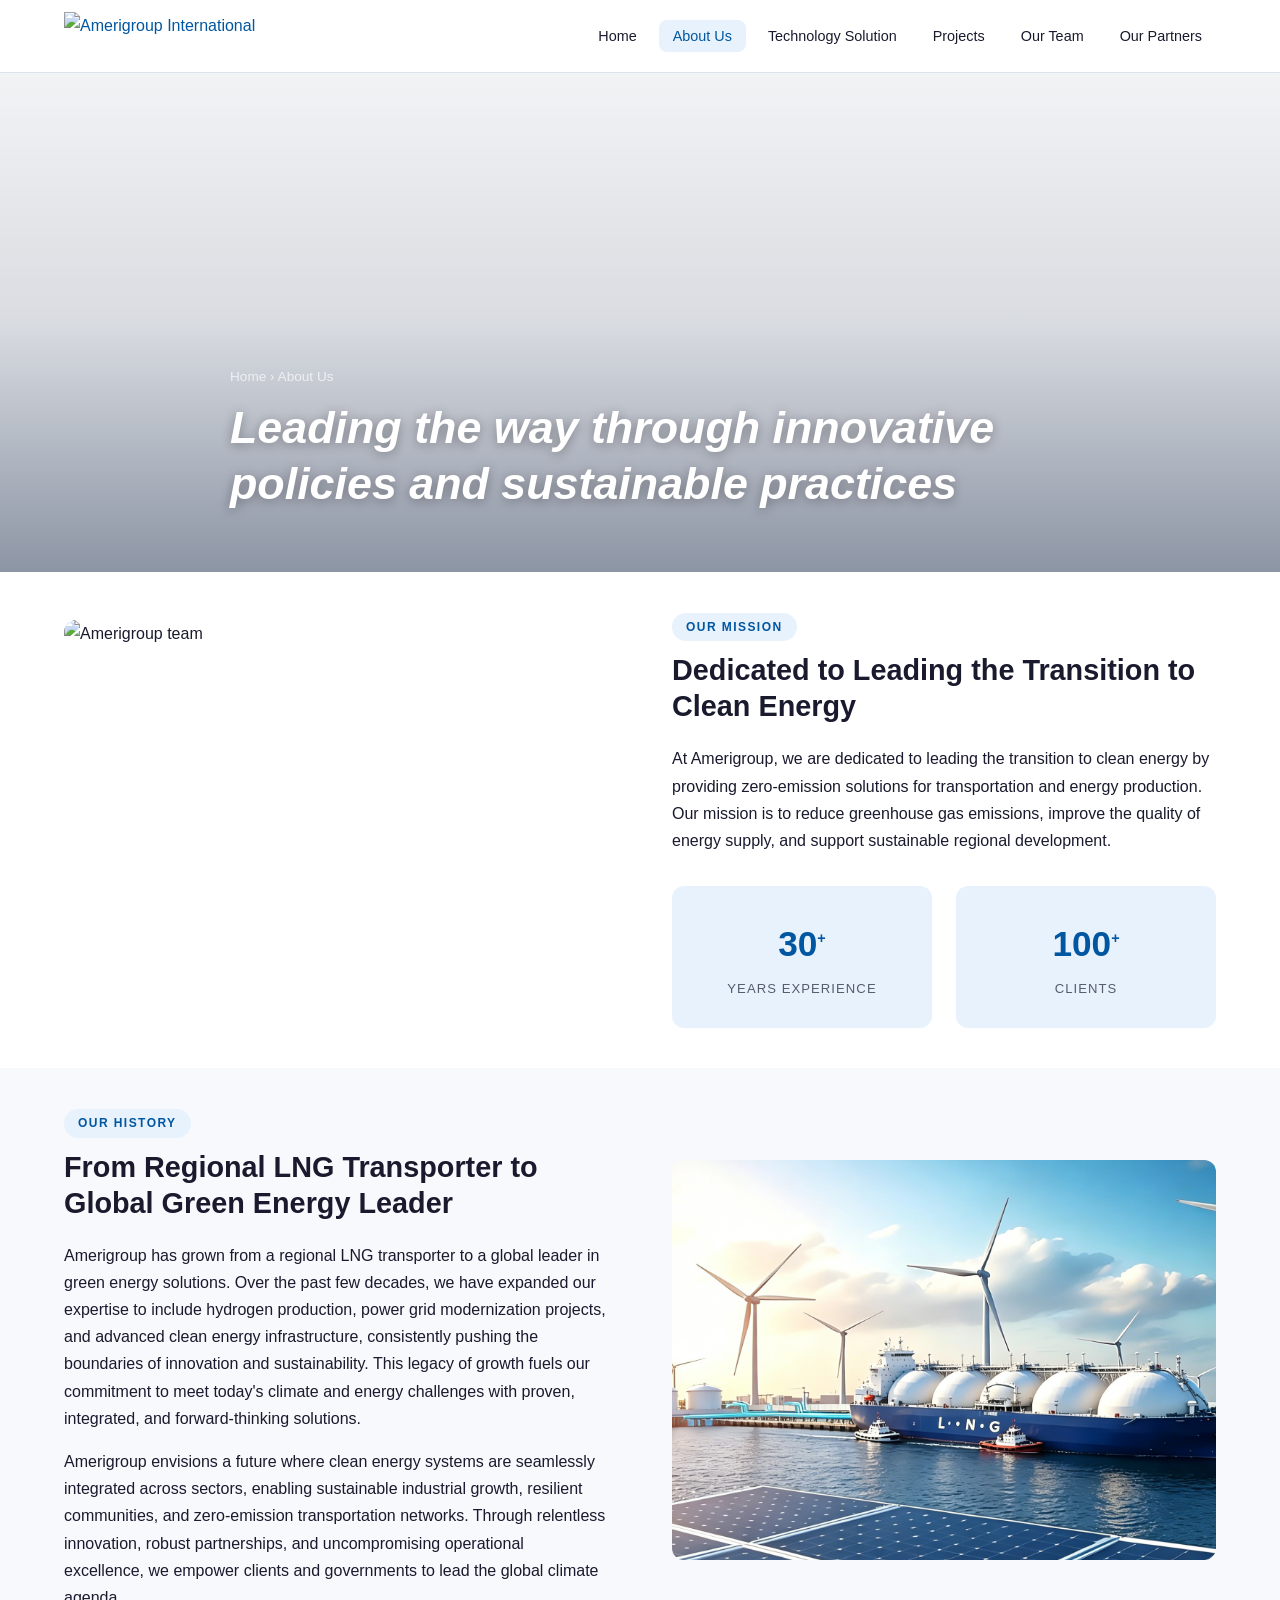
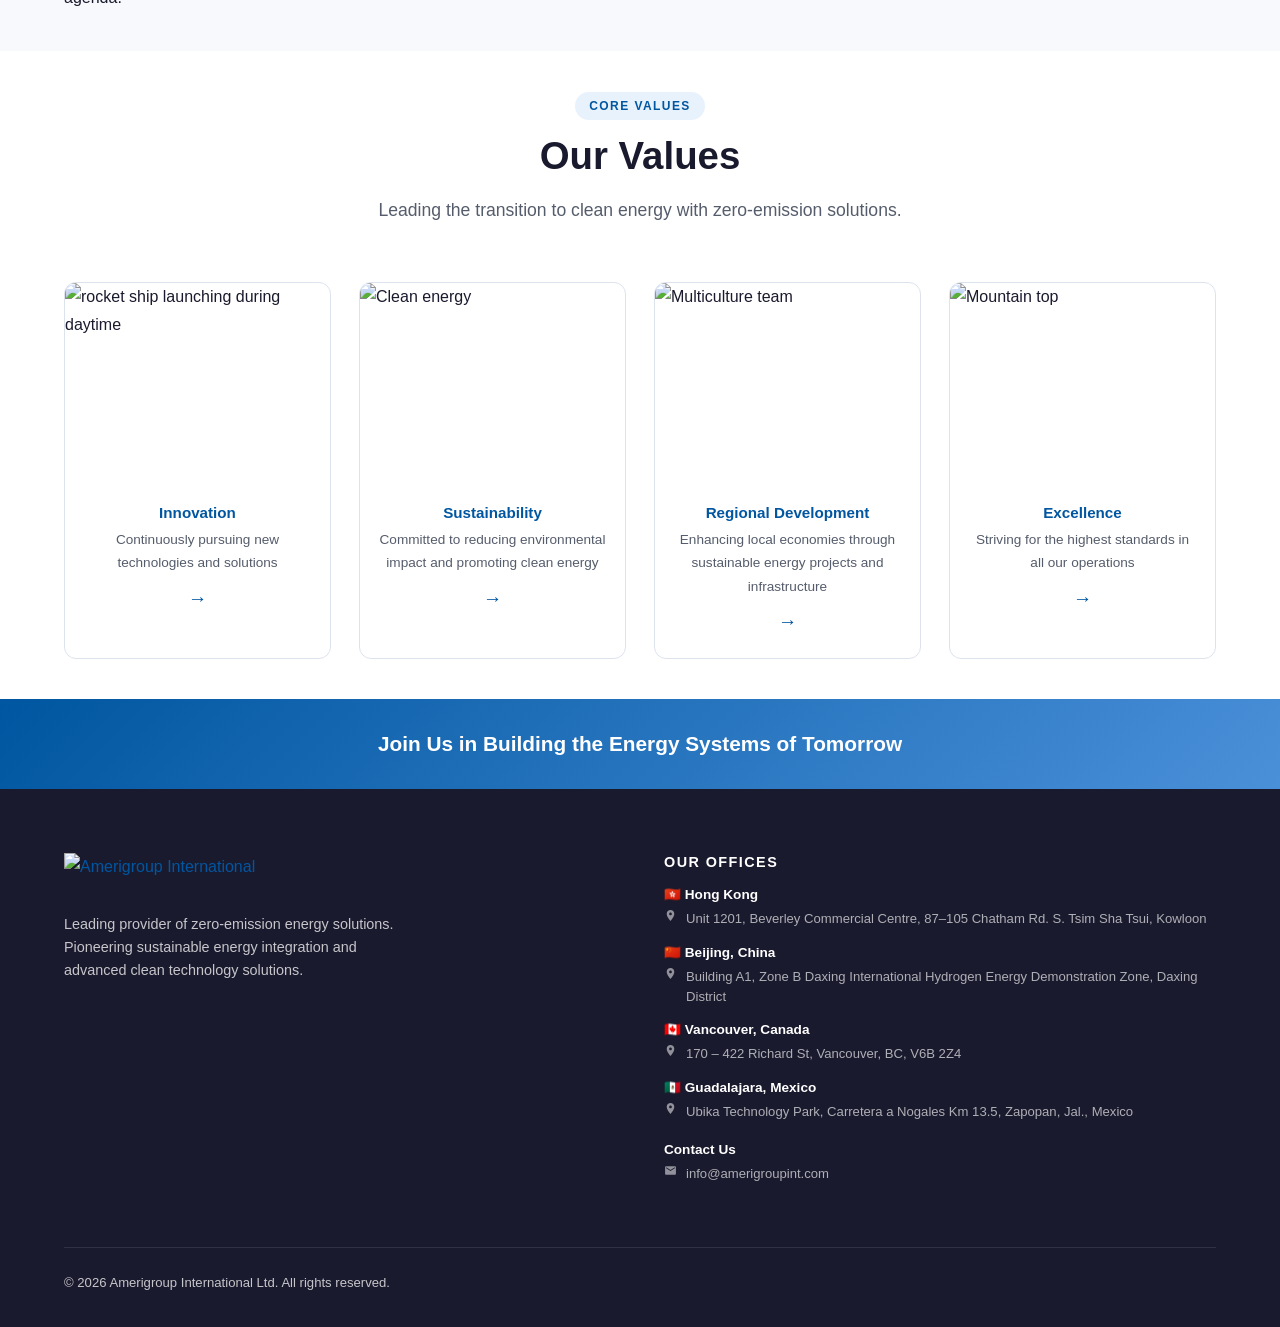
==== commit 38b76a1d: "Hide Activities page from navigation on all pages Co-Authored-By: Claude Sonnet 4.6 <noreply@anthrop" ====
--- a/about-us.html
+++ b/about-us.html
@@ -5,6 +5,7 @@
     <meta name="viewport" content="width=device-width, initial-scale=1">
     <title>About Us — Amerigroup International</title>
     <link rel="stylesheet" href="style.css">
+    <link rel="icon" type="image/png" href="Website%20Photos/Logos/Amerigroup%20Blue%E7%81%AB%20%E5%9C%B0%E7%90%83%E4%BB%AA%E6%8A%A0%E5%9B%BE.png">
 </head>
 <body>
 
@@ -22,7 +23,6 @@
                     <li><a href="projects.html">Projects</a></li>
                     <li><a href="our-team.html">Our Team</a></li>
                     <li><a href="our-partners.html">Our Partners</a></li>
-                    <li><a href="activities.html">Activities</a></li>
 
                     
                 </ul>
@@ -203,5 +203,6 @@
 </footer>
 
 <script src="main.js"></script>
+<script src="favicon-spin.js"></script>
 </body>
 </html>
--- a/style.css
+++ b/style.css
@@ -441,6 +441,15 @@
 .tech-item-img video { width: 100%; height: 340px; object-fit: cover; display: block; }
 .tech-item-body h2 { font-size: 1.5rem; margin-bottom: 16px; color: var(--ag-blue); }
 .tech-item-body p  { color: var(--ag-muted); }
+.lng-item {
+  grid-template-columns: 1fr 1fr;
+  grid-template-areas: "header media" "text media";
+  align-items: start;
+}
+.lng-item .lng-header { grid-area: header; }
+.lng-item .lng-media  { grid-area: media; }
+.lng-item .lng-text   { grid-area: text; }
+.lng-text p { color: var(--ag-muted); }
 .ts-section { background: #edf2fc; padding: 40px 0; }
 .ts-row {
   display: grid;
@@ -693,6 +702,7 @@
 @media (max-width: 1024px) {
   .tech-item { grid-template-columns: 1fr; gap: 32px; }
   .tech-item.reverse { direction: ltr; }
+  .lng-item { display: flex; flex-direction: column; gap: 24px; }
   .about-split { grid-template-columns: 1fr; gap: 40px; }
   .about-split-history .about-split-img { order: -1; }
   .footer-grid { grid-template-columns: 1fr 1fr; }
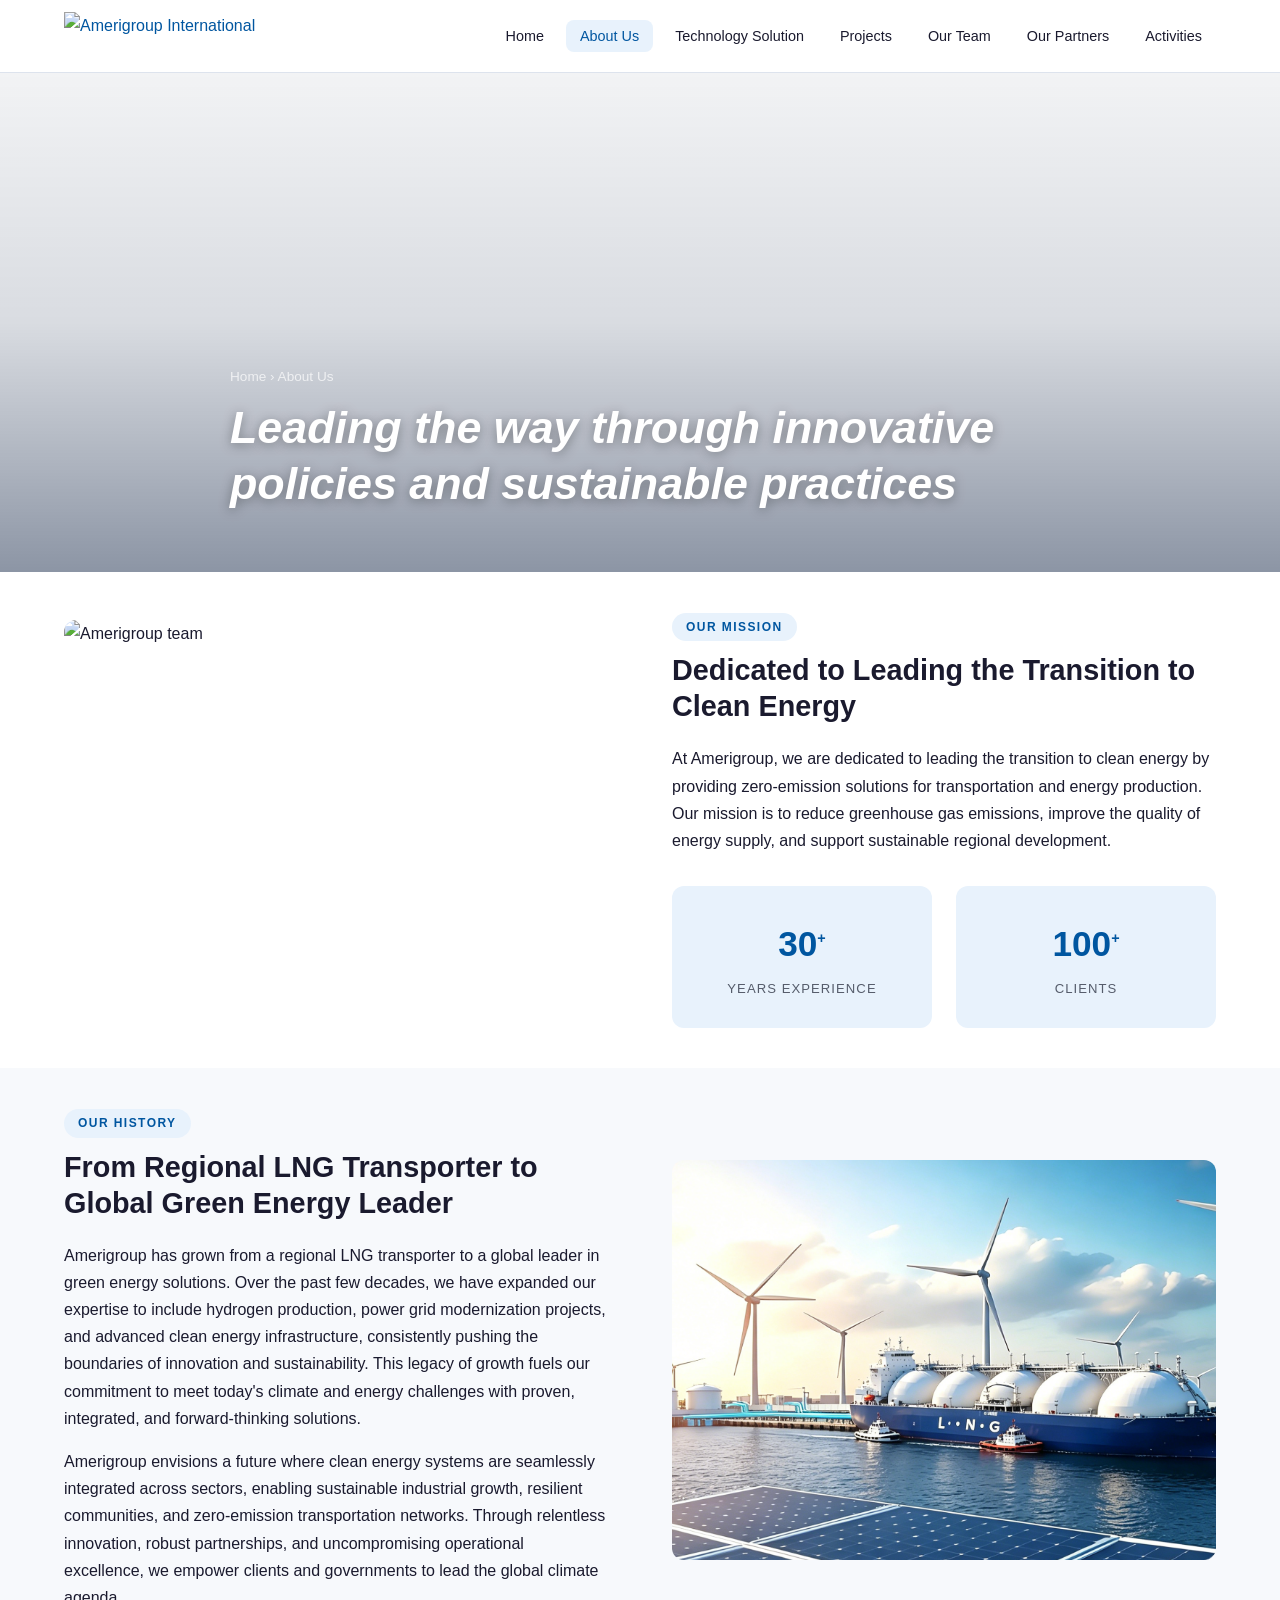
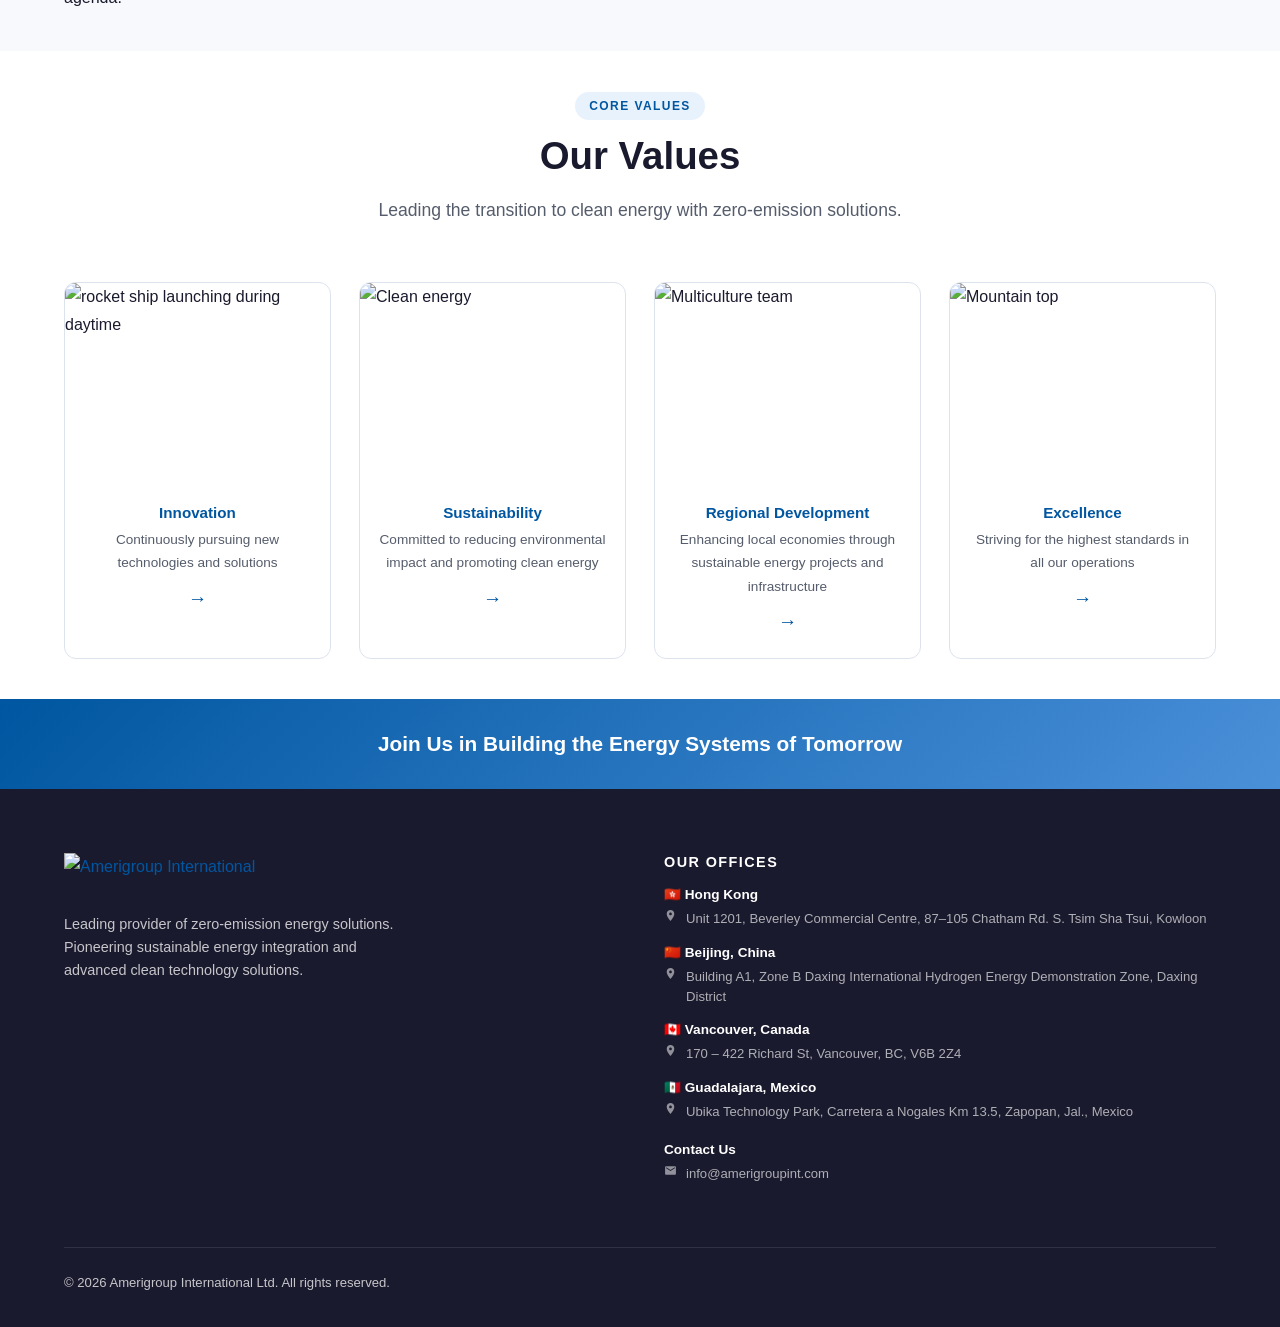
==== commit 37c407dd: "Restore Activities link in navigation on all pages Co-Authored-By: Claude Sonnet 4.6 <noreply@anthro" ====
--- a/about-us.html
+++ b/about-us.html
@@ -23,6 +23,7 @@
                     <li><a href="projects.html">Projects</a></li>
                     <li><a href="our-team.html">Our Team</a></li>
                     <li><a href="our-partners.html">Our Partners</a></li>
+                    <li><a href="activities.html">Activities</a></li>
 
                     
                 </ul>
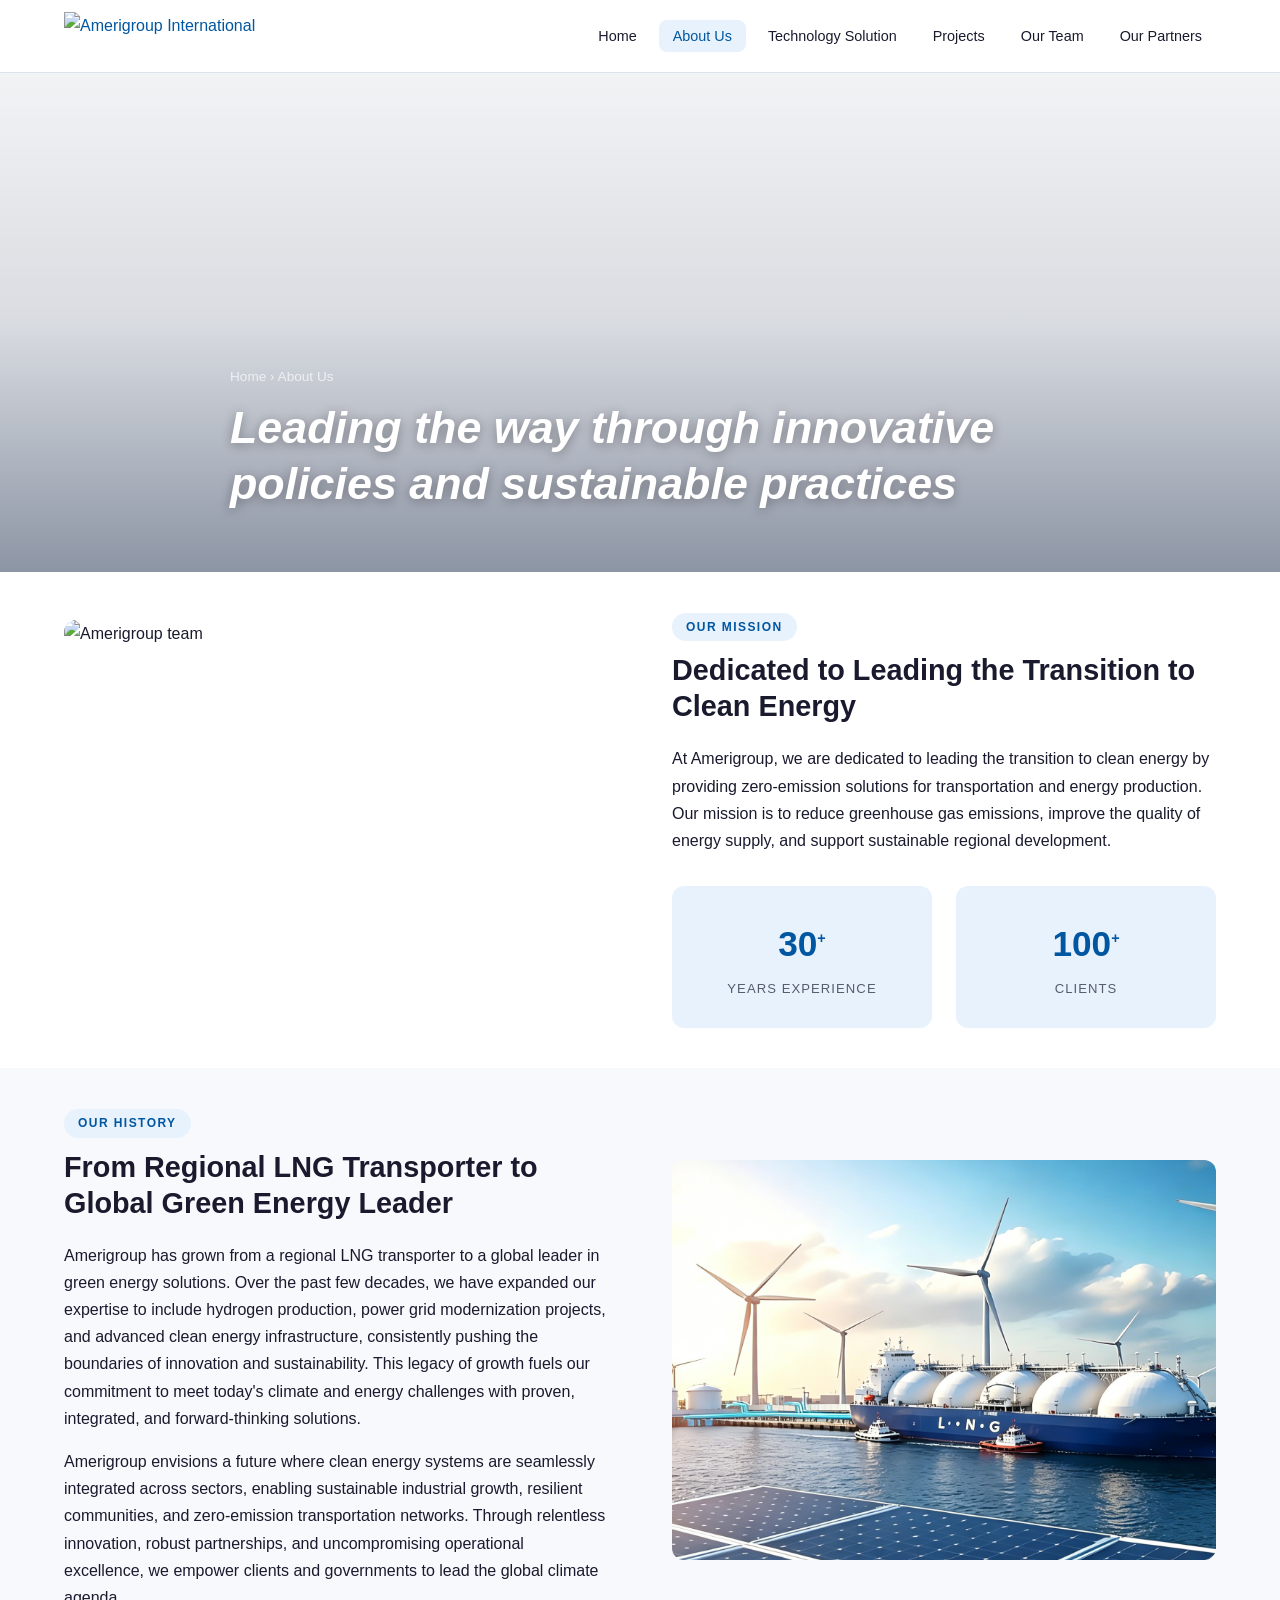
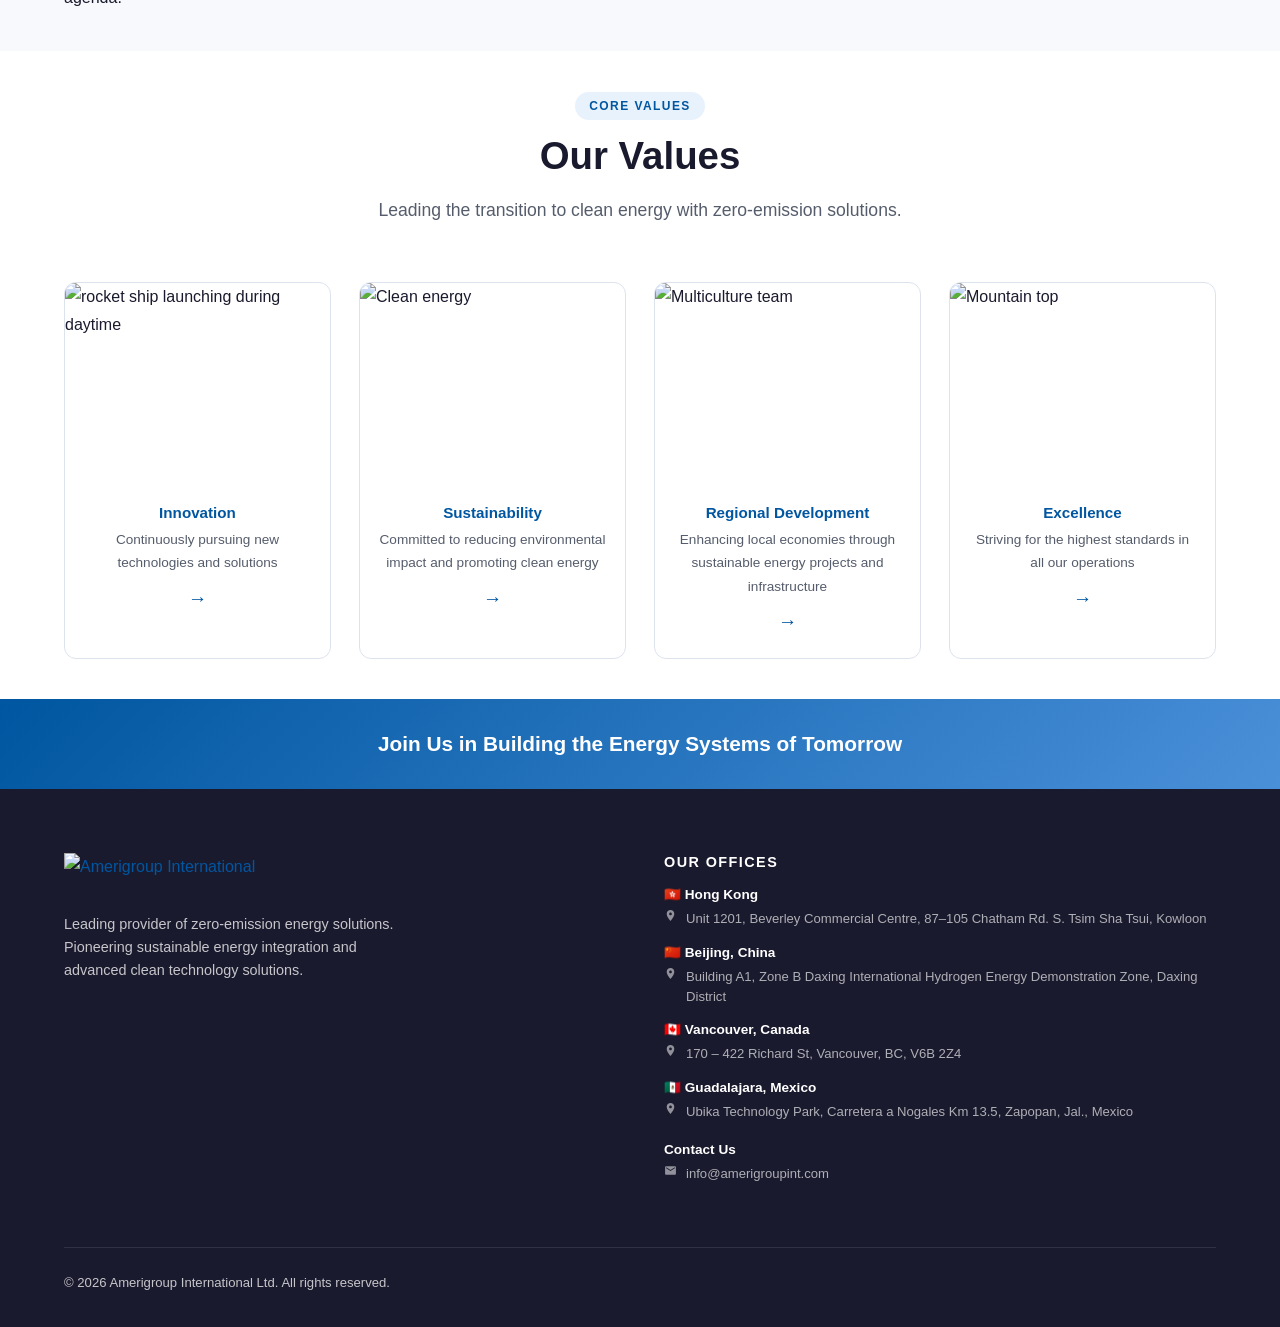
==== commit 0fec0cb4: "Hide Activities page from navigation on all pages Co-Authored-By: Claude Sonnet 4.6 <noreply@anthrop" ====
--- a/about-us.html
+++ b/about-us.html
@@ -23,7 +23,7 @@
                     <li><a href="projects.html">Projects</a></li>
                     <li><a href="our-team.html">Our Team</a></li>
                     <li><a href="our-partners.html">Our Partners</a></li>
-                    <li><a href="activities.html">Activities</a></li>
+                    <!-- <li><a href="activities.html">Activities</a></li> -->
 
                     
                 </ul>
